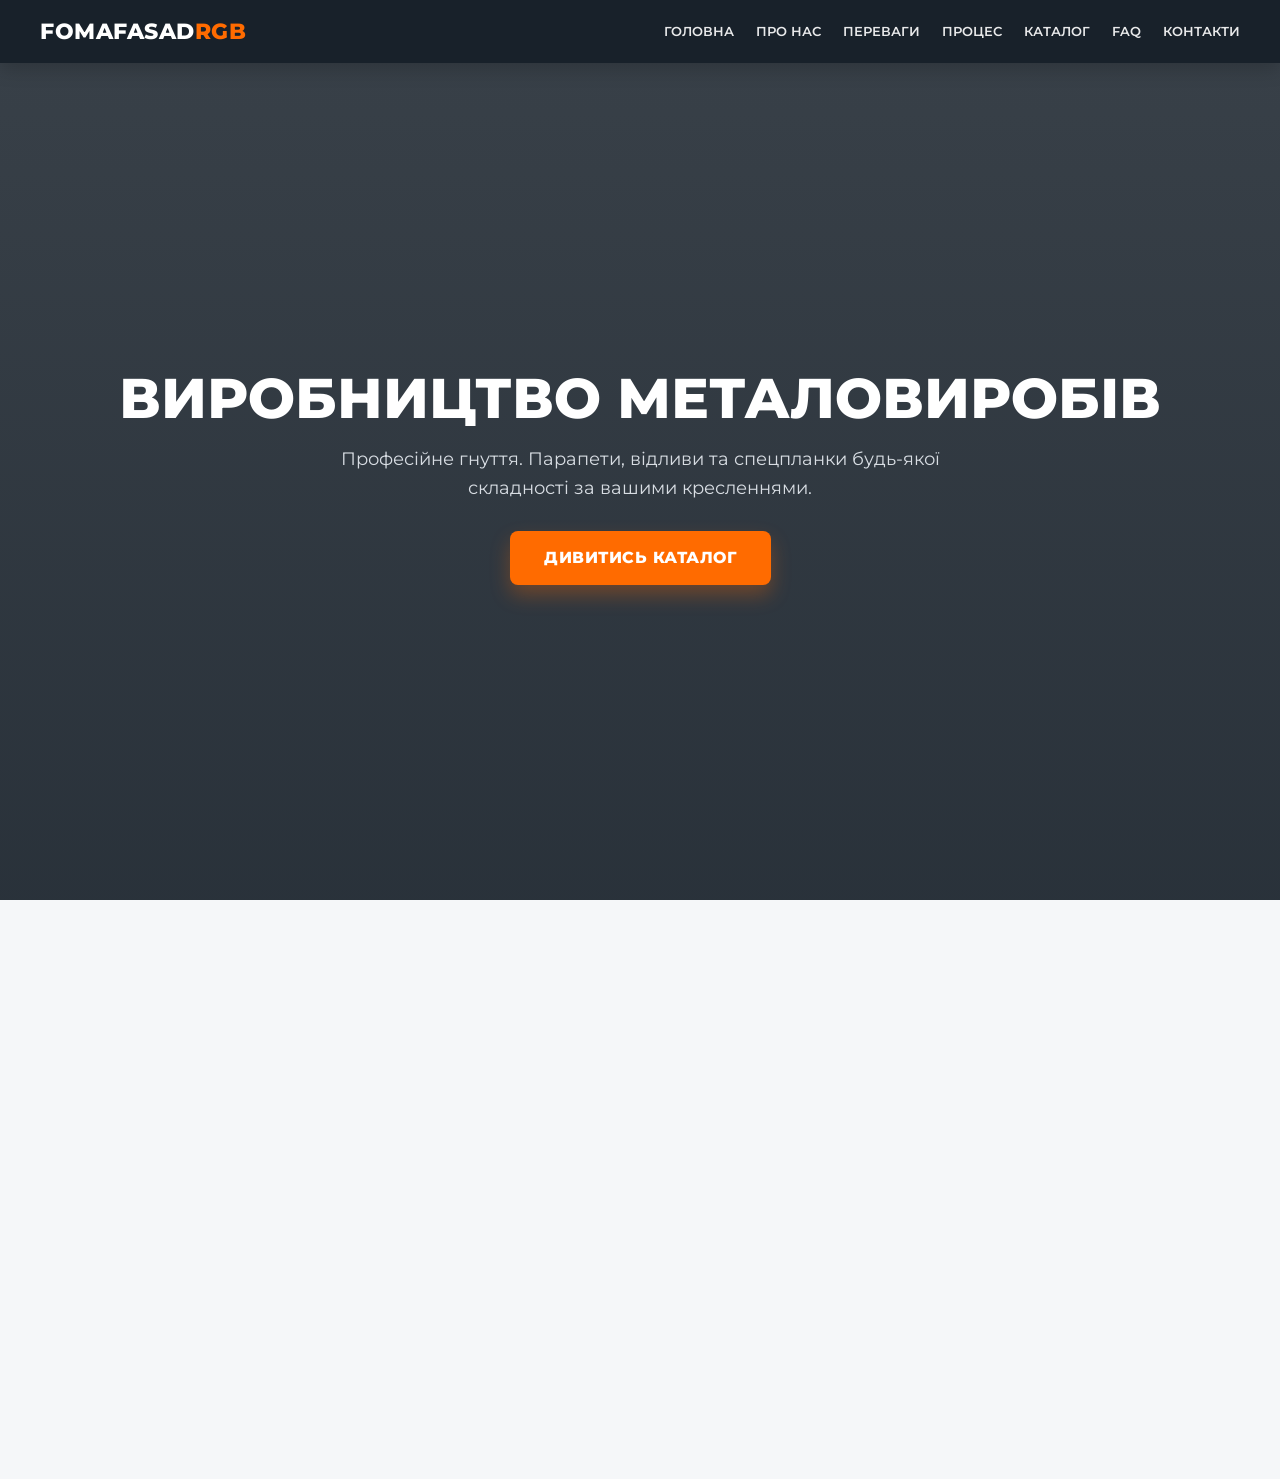
==== index.html @ 21ca91b8 "Update index.html розширений сайт" ====
<!DOCTYPE html>
<html lang="uk">
<head>
  <meta charset="UTF-8" />
  <meta name="viewport" content="width=device-width, initial-scale=1" />
  <title>FOMAFASAD-RGB | Завод металовиробів</title>
  <link href="https://fonts.googleapis.com/css2?family=Montserrat:wght@400;600;800&display=swap" rel="stylesheet">
  <style>
    :root {
      --primary: #18212a;
      --accent: #ff6b00;
      --bg: #f5f7f9;
      --text: #2f3439;
      --muted: #6b7280;
      --card: #ffffff;
      --shadow: 0 12px 30px rgba(0,0,0,0.08);
      --radius: 12px;
      --maxw: 1200px;
    }

    * { box-sizing: border-box; margin: 0; padding: 0; }
    html { scroll-behavior: smooth; }
    body {
      font-family: "Montserrat", sans-serif;
      color: var(--text);
      background: var(--bg);
      line-height: 1.6;
    }
    img { max-width: 100%; display: block; }
    a { color: inherit; text-decoration: none; }
    .container { width: min(100% - 40px, var(--maxw)); margin: 0 auto; }

    header {
      position: fixed;
      top: 0;
      width: 100%;
      background: var(--primary);
      color: #fff;
      z-index: 1000;
      box-shadow: 0 6px 18px rgba(0,0,0,0.18);
      animation: slideDown 0.6s ease-out;
    }
    .nav {
      display: flex;
      align-items: center;
      justify-content: space-between;
      padding: 14px 0;
      gap: 16px;
    }
    .logo { font-weight: 800; letter-spacing: 0.5px; font-size: 22px; }
    .logo span { color: var(--accent); }

    .nav-links {
      display: flex;
      gap: 22px;
      font-size: 13px;
      text-transform: uppercase;
      font-weight: 600;
    }
    .nav-links a { color: #fff; opacity: 0.9; transition: 0.2s; }
    .nav-links a:hover, .nav-links a:focus { color: var(--accent); opacity: 1; }

    .menu-toggle {
      display: none;
      width: 42px; height: 42px;
      border: 2px solid rgba(255,255,255,0.2);
      background: transparent;
      border-radius: 10px; color: #fff; cursor: pointer;
      align-items: center; justify-content: center;
    }
    .menu-toggle span,
    .menu-toggle span::before,
    .menu-toggle span::after {
      content: "";
      display: block;
      width: 20px; height: 2px; background: #fff;
      transition: 0.2s; position: relative;
    }
    .menu-toggle span::before { position: absolute; top: -6px; }
    .menu-toggle span::after { position: absolute; top: 6px; }

    .hero {
      min-height: 100vh;
      padding: 130px 0 70px;
      display: grid;
      place-items: center;
      background:
        linear-gradient(180deg, rgba(24,33,42,0.85), rgba(24,33,42,0.92)),
        url("https://images.unsplash.com/photo-1504917595217-d4dc5efa61df?q=80&w=1920") center/cover;
      color: #fff; text-align: center;
    }
    .hero h1 {
      font-size: clamp(30px, 5vw, 56px);
      font-weight: 800;
      line-height: 1.1;
      text-transform: uppercase;
      margin-bottom: 16px;
      animation: fadeUp 0.8s ease-out 0.1s both;
    }
    .hero p {
      max-width: 640px;
      color: #d8dde3;
      margin: 0 auto 28px;
      font-size: clamp(15px, 2vw, 18px);
      animation: fadeUp 0.8s ease-out 0.25s both;
    }

    .btn, .btn-outline {
      position: relative;
      overflow: hidden;
    }
    .btn {
      display: inline-block;
      background: var(--accent);
      color: #fff;
      padding: 14px 34px;
      border-radius: 8px;
      font-weight: 800;
      text-transform: uppercase;
      letter-spacing: 0.5px;
      transition: 0.2s;
      box-shadow: 0 10px 20px rgba(255,107,0,0.3);
      animation: popIn 0.7s ease-out 0.4s both;
    }
    .btn::after {
      content: "";
      position: absolute;
      inset: -40%;
      background: radial-gradient(circle at 30% 30%, rgba(255,255,255,0.5), transparent 45%);
      opacity: 0;
      transition: 0.3s;
    }
    .btn:hover::after { opacity: 1; animation: glow 1.2s infinite; }
    .btn:hover, .btn:focus {
      transform: translateY(-2px) scale(1.02);
      background: #e35d00;
      box-shadow: 0 14px 28px rgba(255,107,0,0.42);
    }

    section { padding: 90px 0; }
    .section-title { text-align: center; margin-bottom: 46px; }
    .section-title h2 {
      font-size: clamp(26px, 3.5vw, 36px);
      font-weight: 800;
      text-transform: uppercase;
      color: var(--primary);
    }
    .section-title h2 span { color: var(--accent); }
    .section-title p { color: var(--muted); margin-top: 8px; }

    .about {
      background: linear-gradient(180deg, #ffffff, #f4f7fb);
    }
    .about-grid {
      display: grid;
      grid-template-columns: 1.1fr 0.9fr;
      gap: 30px;
      align-items: center;
    }
    .about-card {
      background: var(--card);
      border-radius: var(--radius);
      padding: 28px;
      box-shadow: var(--shadow);
      border: 1px solid #eef0f2;
    }
    .about-list {
      display: grid;
      grid-template-columns: repeat(auto-fit, minmax(220px, 1fr));
      gap: 14px;
      margin-top: 16px;
      color: var(--muted);
      font-size: 14px;
    }
    .about-list div {
      background: #fff;
      border: 1px solid #eef0f2;
      border-radius: 10px;
      padding: 12px 14px;
      transition: 0.2s;
    }
    .about-list div:hover { transform: translateY(-3px); border-color: #ffd1b0; }

    .advantages { background: #fff; position: relative; overflow: hidden; }
    .adv-grid {
      display: grid;
      grid-template-columns: repeat(auto-fit, minmax(240px, 1fr));
      gap: 22px;
    }
    .adv-card {
      background: var(--card);
      border-radius: var(--radius);
      padding: 22px;
      border: 1px solid #eef0f2;
      box-shadow: var(--shadow);
      transition: 0.2s;
    }
    .adv-card:hover { transform: translateY(-6px); border-color: #ffd1b0; }
    .adv-title { font-weight: 800; color: var(--primary); margin-bottom: 6px; }
    .adv-text { color: var(--muted); font-size: 14px; }
    .adv-badge {
      display: inline-block;
      background: #fff3ea;
      color: #c94d00;
      font-weight: 800;
      font-size: 12px;
      padding: 6px 10px;
      border-radius: 999px;
      margin-bottom: 10px;
    }

    .process {
      background: #fff;
    }
    .process-grid {
      display: grid;
      grid-template-columns: repeat(auto-fit, minmax(240px, 1fr));
      gap: 18px;
    }
    .process-step {
      background: var(--card);
      border-radius: var(--radius);
      padding: 20px;
      border: 1px solid #eef0f2;
      box-shadow: var(--shadow);
    }
    .process-step h4 { font-weight: 800; color: var(--primary); margin-bottom: 8px; }

    .faq {
      background: linear-gradient(180deg, #ffffff, #f4f7fb);
    }
    .faq-list {
      display: grid;
      gap: 12px;
    }
    .faq-item {
      background: var(--card);
      border: 1px solid #eef0f2;
      border-radius: var(--radius);
      padding: 16px 18px;
      box-shadow: var(--shadow);
    }
    .faq-item h4 { font-weight: 800; margin-bottom: 6px; color: var(--primary); }
    .faq-item p { color: var(--muted); font-size: 14px; }

    .cta {
      background: var(--primary);
      color: #fff;
      text-align: center;
      padding: 70px 0;
    }
    .cta p { color: #cfd6df; margin-top: 8px; }

    .grid {
      display: grid;
      grid-template-columns: repeat(auto-fit, minmax(260px, 1fr));
      gap: 26px;
    }
    .card {
      background: var(--card);
      border-radius: var(--radius);
      overflow: hidden;
      box-shadow: var(--shadow);
      transition: 0.2s;
      border: 1px solid #eef0f2;
      display: flex;
      flex-direction: column;
    }
    .card:hover { transform: translateY(-6px); border-color: #ffd1b0; }
    .card img { height: 220px; object-fit: cover; border-bottom: 3px solid var(--accent); }
    .card-body { padding: 24px; text-align: center; }
    .card-title { font-weight: 800; color: var(--primary); font-size: 20px; margin-bottom: 8px; }
    .card-text { color: var(--muted); font-size: 14px; margin-bottom: 18px; min-height: 42px; }
    .price { font-size: 24px; font-weight: 800; color: var(--primary); margin-bottom: 18px; }
    .btn-outline {
      padding: 10px 26px;
      border-radius: 8px;
      border: 2px solid var(--accent);
      color: var(--accent);
      font-weight: 800;
      text-transform: uppercase;
      transition: 0.2s;
      display: inline-block;
      width: 100%;
    }
    .btn-outline:hover, .btn-outline:focus { background: var(--accent); color: #fff; }

    .contacts {
      background: var(--primary);
      color: #fff;
    }
    .contacts .section-title h2 { color: #fff; }
    .contacts .section-title p { color: #b8c0cc; }

    .contact-wrap {
      display: grid;
      grid-template-columns: repeat(auto-fit, minmax(260px, 1fr));
      gap: 24px;
    }
    .contact-item {
      background: rgba(255,255,255,0.05);
      padding: 28px;
      border-radius: var(--radius);
      border: 1px solid rgba(255,255,255,0.1);
      transition: 0.2s;
    }
    .contact-item:hover { transform: translateY(-4px); }
    .contact-item h3 { color: var(--accent); margin-bottom: 10px; }
    .contact-item p { color: #d3d7dc; margin-bottom: 10px; }
    .contact-item a { font-weight: 800; font-size: 18px; }
    .contact-item a:hover, .contact-item a:focus { color: var(--accent); }

    footer {
      background: #111820;
      color: #6c7480;
      text-align: center;
      padding: 22px 0;
      font-weight: 600;
      font-size: 13px;
    }

    @media (max-width: 980px) {
      .about-grid { grid-template-columns: 1fr; }
    }
    @media (max-width: 860px) {
      .menu-toggle { display: inline-flex; }
      .nav-links {
        display: none;
        flex-direction: column;
        gap: 12px;
        background: #121a22;
        padding: 14px;
        border-radius: 10px;
        width: 100%;
      }
      .nav-links.is-open { display: flex; }
    }
    @media (max-width: 600px) {
      section { padding: 70px 0; }
    }

    :focus-visible { outline: 3px solid rgba(255,107,0,0.5); outline-offset: 2px; }

    .reveal { opacity: 0; transform: translateY(26px); transition: 0.7s ease; }
    .reveal.in-view { opacity: 1; transform: translateY(0); }

    @keyframes fadeUp { from { opacity: 0; transform: translateY(18px); } to { opacity: 1; transform: translateY(0); } }
    @keyframes popIn { from { opacity: 0; transform: scale(0.96); } to { opacity: 1; transform: scale(1); } }
    @keyframes slideDown { from { transform: translateY(-8px); opacity: 0; } to { transform: translateY(0); opacity: 1; } }
    @keyframes glow { 0%,100% { transform: translateX(0); } 50% { transform: translateX(10%); } }
  </style>
</head>
<body>

  <header>
    <div class="container nav">
      <div class="logo">FOMAFASAD<span>RGB</span></div>
      <button class="menu-toggle" aria-label="Відкрити меню" aria-expanded="false">
        <span></span>
      </button>
      <nav aria-label="Головна навігація">
        <div class="nav-links" id="navLinks">
          <a href="#home">Головна</a>
          <a href="#about">Про нас</a>
          <a href="#advantages">Переваги</a>
          <a href="#process">Процес</a>
          <a href="#catalog">Каталог</a>
          <a href="#faq">FAQ</a>
          <a href="#contacts">Контакти</a>
        </div>
      </nav>
    </div>
  </header>

  <section class="hero" id="home">
    <div class="container">
      <h1>Виробництво металовиробів</h1>
      <p>Професійне гнуття. Парапети, відливи та спецпланки будь-якої складності за вашими кресленнями.</p>
      <a class="btn" href="#catalog">Дивитись каталог</a>
    </div>
  </section>

  <section class="about reveal" id="about">
    <div class="container">
      <div class="section-title">
        <h2>Про <span>нас</span></h2>
        <p>Стабільна якість, точність та контроль на кожному етапі</p>
      </div>
      <div class="about-grid">
        <div class="about-card">
          <h3 style="margin-bottom:10px;color:var(--primary);font-weight:800;">FOMAFASAD-RGB</h3>
          <p>Ми спеціалізуємося на гнутті оцинкованої сталі з полімерним покриттям. Виготовляємо парапетні планки, відливи, нащільники та індивідуальні елементи за кресленнями клієнта.</p>
          <p style="margin-top:10px;color:var(--muted);">Гарантуємо точну геометрію, акуратні згини та оперативне виконання замовлень.</p>
        </div>
        <div class="about-list">
          <div>Матеріал: оцинкована сталь з полімером</div>
          <div>Будь-який колір за каталогом RAL</div>
          <div>Індивідуальні креслення та розміри</div>
          <div>Виробництво під ключ</div>
        </div>
      </div>
    </div>
  </
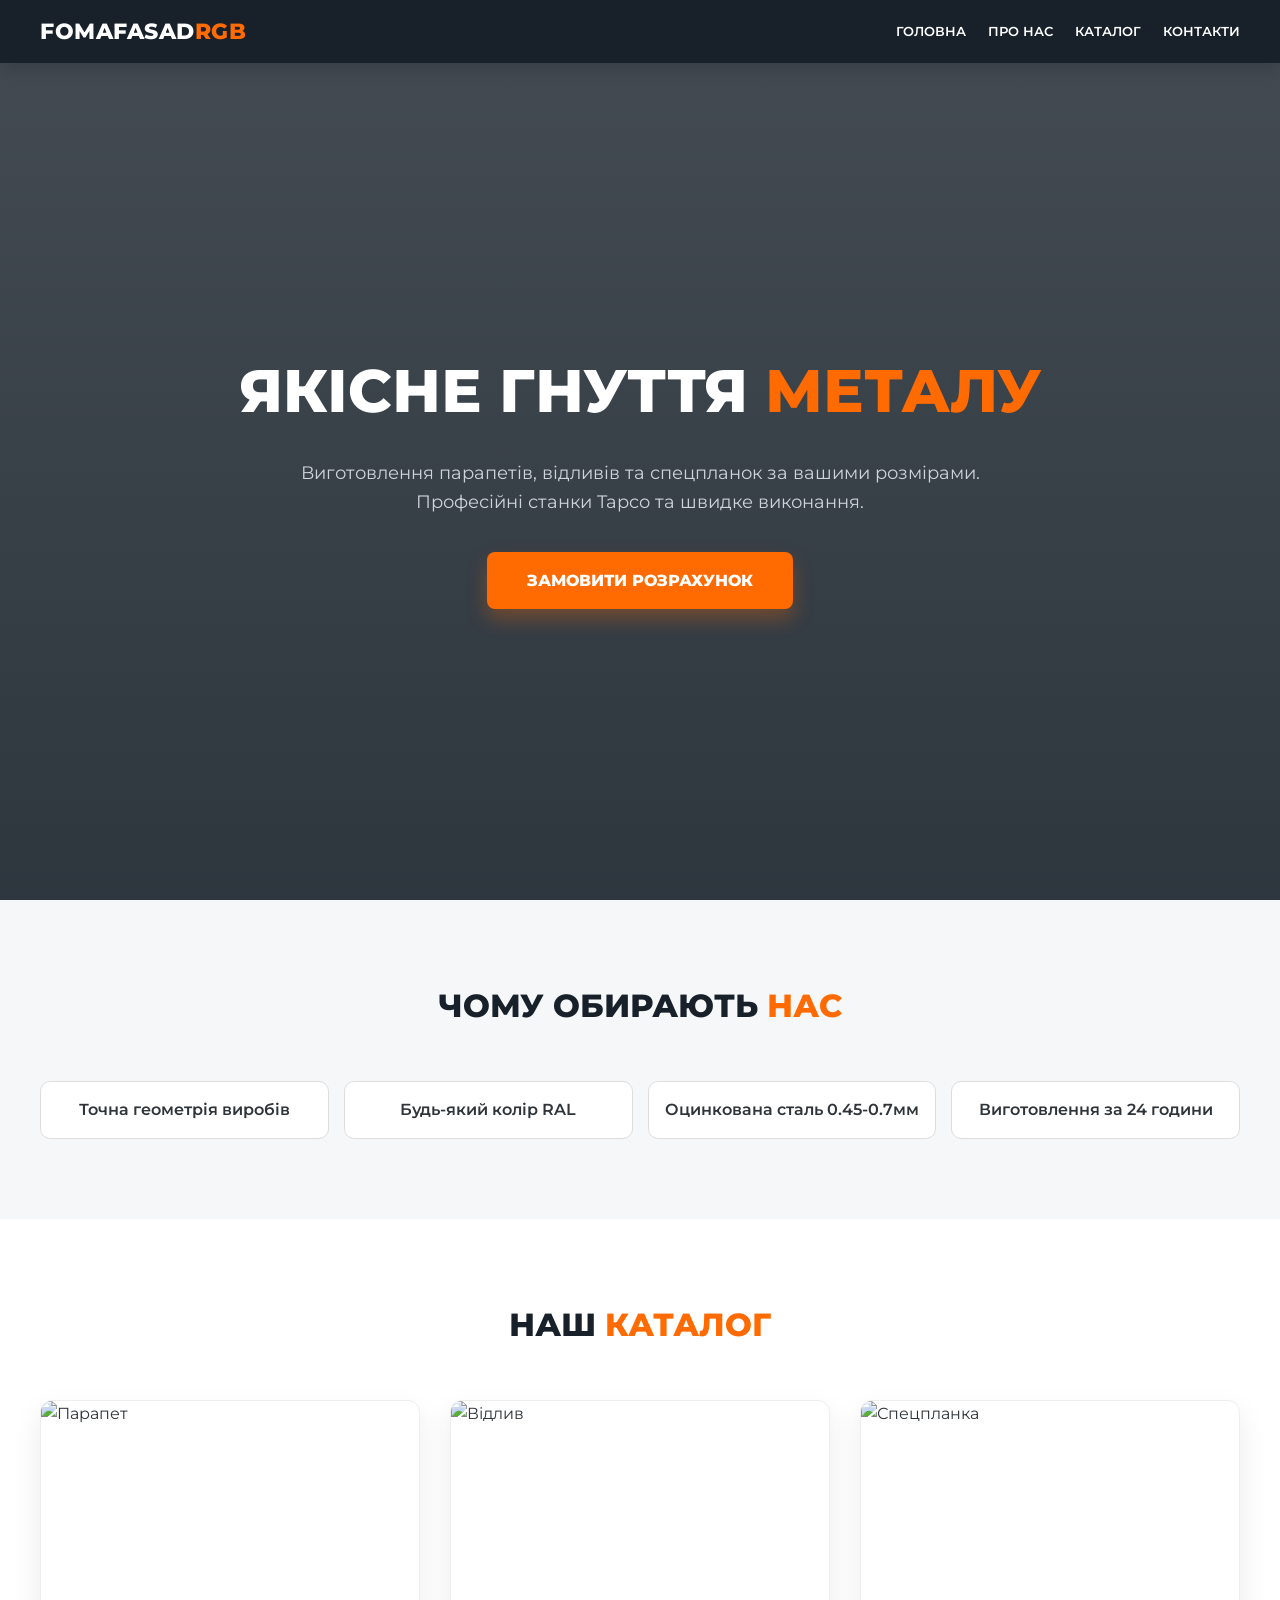
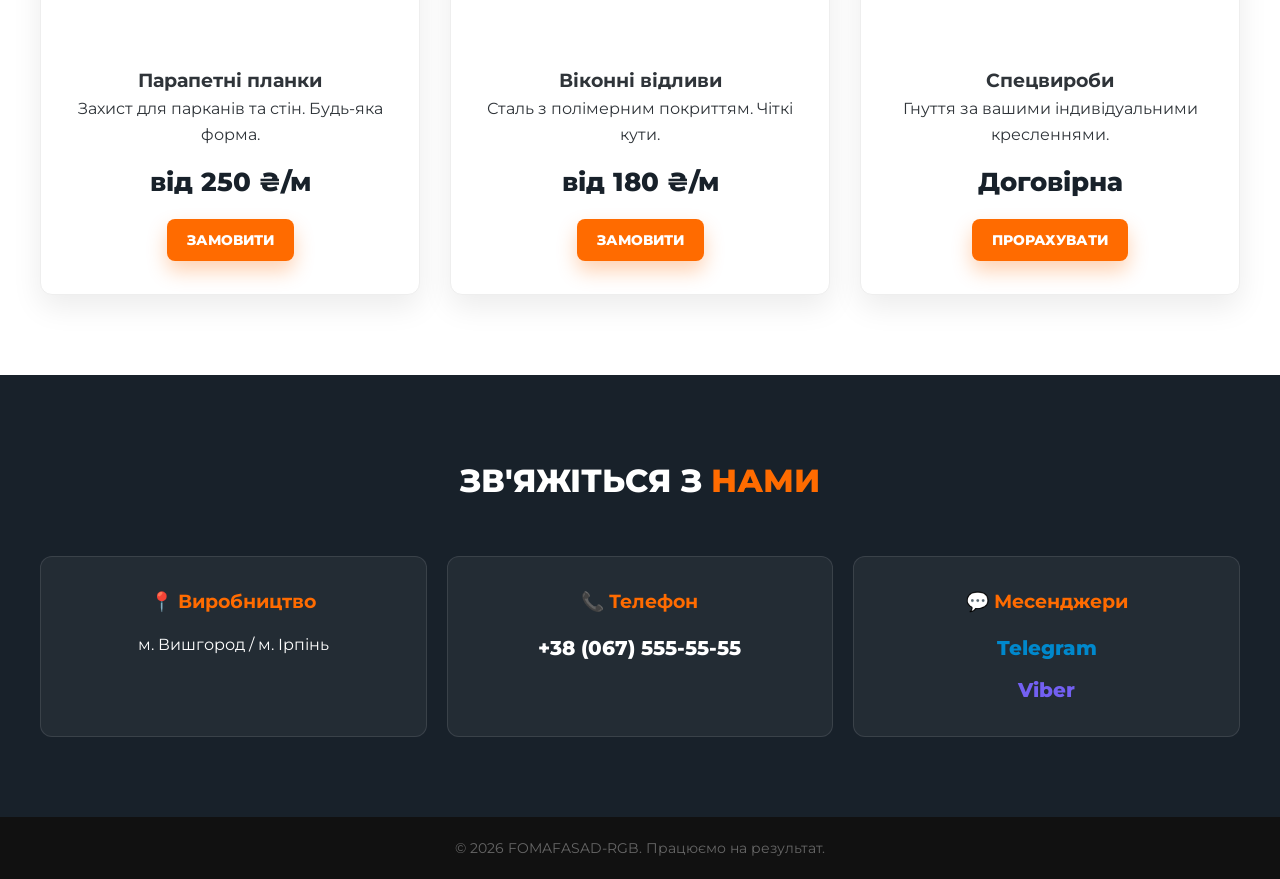
==== commit 36c7ec79: "Update index.html оновлений" ====
--- a/index.html
+++ b/index.html
@@ -1,4 +1,3 @@
-
 <!DOCTYPE html>
 <html lang="uk">
 <head>
@@ -26,11 +25,13 @@
       color: var(--text);
       background: var(--bg);
       line-height: 1.6;
-    }
-    img { max-width: 100%; display: block; }
+      overflow-x: hidden;
+    }
+    img { max-width: 100%; display: block; height: auto; }
     a { color: inherit; text-decoration: none; }
     .container { width: min(100% - 40px, var(--maxw)); margin: 0 auto; }
 
+    /* Шапка */
     header {
       position: fixed;
       top: 0;
@@ -39,16 +40,14 @@
       color: #fff;
       z-index: 1000;
       box-shadow: 0 6px 18px rgba(0,0,0,0.18);
-      animation: slideDown 0.6s ease-out;
     }
     .nav {
       display: flex;
       align-items: center;
       justify-content: space-between;
       padding: 14px 0;
-      gap: 16px;
-    }
-    .logo { font-weight: 800; letter-spacing: 0.5px; font-size: 22px; }
+    }
+    .logo { font-weight: 800; letter-spacing: 0.5px; font-size: 22px; text-transform: uppercase; }
     .logo span { color: var(--accent); }
 
     .nav-links {
@@ -58,297 +57,104 @@
       text-transform: uppercase;
       font-weight: 600;
     }
-    .nav-links a { color: #fff; opacity: 0.9; transition: 0.2s; }
-    .nav-links a:hover, .nav-links a:focus { color: var(--accent); opacity: 1; }
-
+    .nav-links a { color: #fff; transition: 0.3s; }
+    .nav-links a:hover { color: var(--accent); }
+
+    /* Мобільна кнопка */
     .menu-toggle {
       display: none;
-      width: 42px; height: 42px;
-      border: 2px solid rgba(255,255,255,0.2);
+      flex-direction: column;
+      gap: 5px;
       background: transparent;
-      border-radius: 10px; color: #fff; cursor: pointer;
-      align-items: center; justify-content: center;
-    }
-    .menu-toggle span,
-    .menu-toggle span::before,
-    .menu-toggle span::after {
-      content: "";
-      display: block;
-      width: 20px; height: 2px; background: #fff;
-      transition: 0.2s; position: relative;
-    }
-    .menu-toggle span::before { position: absolute; top: -6px; }
-    .menu-toggle span::after { position: absolute; top: 6px; }
-
+      border: none;
+      cursor: pointer;
+      padding: 5px;
+    }
+    .menu-toggle span { width: 25px; height: 3px; background: #fff; transition: 0.3s; }
+
+    /* Hero секція */
     .hero {
       min-height: 100vh;
       padding: 130px 0 70px;
-      display: grid;
-      place-items: center;
-      background:
-        linear-gradient(180deg, rgba(24,33,42,0.85), rgba(24,33,42,0.92)),
-        url("https://images.unsplash.com/photo-1504917595217-d4dc5efa61df?q=80&w=1920") center/cover;
+      display: flex;
+      align-items: center;
+      background: linear-gradient(rgba(24,33,42,0.8), rgba(24,33,42,0.9)),
+                  url("https://images.unsplash.com/photo-1504917595217-d4dc5efa61df?q=80&w=1920") center/cover;
       color: #fff; text-align: center;
     }
-    .hero h1 {
-      font-size: clamp(30px, 5vw, 56px);
-      font-weight: 800;
-      line-height: 1.1;
-      text-transform: uppercase;
-      margin-bottom: 16px;
-      animation: fadeUp 0.8s ease-out 0.1s both;
-    }
-    .hero p {
-      max-width: 640px;
-      color: #d8dde3;
-      margin: 0 auto 28px;
-      font-size: clamp(15px, 2vw, 18px);
-      animation: fadeUp 0.8s ease-out 0.25s both;
-    }
-
-    .btn, .btn-outline {
-      position: relative;
-      overflow: hidden;
-    }
+    .hero h1 { font-size: clamp(32px, 6vw, 60px); font-weight: 800; text-transform: uppercase; margin-bottom: 20px; }
+    .hero h1 span { color: var(--accent); }
+    .hero p { max-width: 700px; margin: 0 auto 35px; font-size: 18px; color: #ced4da; }
+
+    /* Кнопки з ефектом підсвічування */
     .btn {
       display: inline-block;
       background: var(--accent);
       color: #fff;
-      padding: 14px 34px;
+      padding: 16px 40px;
       border-radius: 8px;
       font-weight: 800;
       text-transform: uppercase;
-      letter-spacing: 0.5px;
-      transition: 0.2s;
+      transition: 0.3s;
       box-shadow: 0 10px 20px rgba(255,107,0,0.3);
-      animation: popIn 0.7s ease-out 0.4s both;
-    }
-    .btn::after {
-      content: "";
+      position: relative;
+      z-index: 1;
+      overflow: hidden;
+    }
+    .btn::before {
+      content: '';
       position: absolute;
-      inset: -40%;
-      background: radial-gradient(circle at 30% 30%, rgba(255,255,255,0.5), transparent 45%);
-      opacity: 0;
-      transition: 0.3s;
-    }
-    .btn:hover::after { opacity: 1; animation: glow 1.2s infinite; }
-    .btn:hover, .btn:focus {
-      transform: translateY(-2px) scale(1.02);
-      background: #e35d00;
-      box-shadow: 0 14px 28px rgba(255,107,0,0.42);
-    }
-
-    section { padding: 90px 0; }
-    .section-title { text-align: center; margin-bottom: 46px; }
-    .section-title h2 {
-      font-size: clamp(26px, 3.5vw, 36px);
-      font-weight: 800;
-      text-transform: uppercase;
-      color: var(--primary);
-    }
+      top: 0; left: -100%;
+      width: 100%; height: 100%;
+      background: linear-gradient(90deg, transparent, rgba(255,255,255,0.4), transparent);
+      transition: 0.5s;
+    }
+    .btn:hover::before { left: 100%; }
+    .btn:hover { transform: translateY(-3px); box-shadow: 0 15px 30px rgba(255,107,0,0.4); }
+
+    /* Секції */
+    section { padding: 80px 0; }
+    .section-title { text-align: center; margin-bottom: 50px; }
+    .section-title h2 { font-size: 32px; font-weight: 800; text-transform: uppercase; color: var(--primary); }
     .section-title h2 span { color: var(--accent); }
-    .section-title p { color: var(--muted); margin-top: 8px; }
-
-    .about {
-      background: linear-gradient(180deg, #ffffff, #f4f7fb);
-    }
-    .about-grid {
-      display: grid;
-      grid-template-columns: 1.1fr 0.9fr;
-      gap: 30px;
-      align-items: center;
-    }
-    .about-card {
-      background: var(--card);
-      border-radius: var(--radius);
-      padding: 28px;
-      box-shadow: var(--shadow);
-      border: 1px solid #eef0f2;
-    }
-    .about-list {
-      display: grid;
-      grid-template-columns: repeat(auto-fit, minmax(220px, 1fr));
-      gap: 14px;
-      margin-top: 16px;
-      color: var(--muted);
-      font-size: 14px;
-    }
-    .about-list div {
-      background: #fff;
-      border: 1px solid #eef0f2;
-      border-radius: 10px;
-      padding: 12px 14px;
-      transition: 0.2s;
-    }
-    .about-list div:hover { transform: translateY(-3px); border-color: #ffd1b0; }
-
-    .advantages { background: #fff; position: relative; overflow: hidden; }
-    .adv-grid {
-      display: grid;
-      grid-template-columns: repeat(auto-fit, minmax(240px, 1fr));
-      gap: 22px;
-    }
-    .adv-card {
-      background: var(--card);
-      border-radius: var(--radius);
-      padding: 22px;
-      border: 1px solid #eef0f2;
-      box-shadow: var(--shadow);
-      transition: 0.2s;
-    }
-    .adv-card:hover { transform: translateY(-6px); border-color: #ffd1b0; }
-    .adv-title { font-weight: 800; color: var(--primary); margin-bottom: 6px; }
-    .adv-text { color: var(--muted); font-size: 14px; }
-    .adv-badge {
-      display: inline-block;
-      background: #fff3ea;
-      color: #c94d00;
-      font-weight: 800;
-      font-size: 12px;
-      padding: 6px 10px;
-      border-radius: 999px;
-      margin-bottom: 10px;
-    }
-
-    .process {
-      background: #fff;
-    }
-    .process-grid {
-      display: grid;
-      grid-template-columns: repeat(auto-fit, minmax(240px, 1fr));
-      gap: 18px;
-    }
-    .process-step {
-      background: var(--card);
-      border-radius: var(--radius);
-      padding: 20px;
-      border: 1px solid #eef0f2;
-      box-shadow: var(--shadow);
-    }
-    .process-step h4 { font-weight: 800; color: var(--primary); margin-bottom: 8px; }
-
-    .faq {
-      background: linear-gradient(180deg, #ffffff, #f4f7fb);
-    }
-    .faq-list {
-      display: grid;
-      gap: 12px;
-    }
-    .faq-item {
-      background: var(--card);
-      border: 1px solid #eef0f2;
-      border-radius: var(--radius);
-      padding: 16px 18px;
-      box-shadow: var(--shadow);
-    }
-    .faq-item h4 { font-weight: 800; margin-bottom: 6px; color: var(--primary); }
-    .faq-item p { color: var(--muted); font-size: 14px; }
-
-    .cta {
-      background: var(--primary);
-      color: #fff;
-      text-align: center;
-      padding: 70px 0;
-    }
-    .cta p { color: #cfd6df; margin-top: 8px; }
-
-    .grid {
-      display: grid;
-      grid-template-columns: repeat(auto-fit, minmax(260px, 1fr));
-      gap: 26px;
-    }
-    .card {
-      background: var(--card);
-      border-radius: var(--radius);
-      overflow: hidden;
-      box-shadow: var(--shadow);
-      transition: 0.2s;
-      border: 1px solid #eef0f2;
-      display: flex;
-      flex-direction: column;
-    }
-    .card:hover { transform: translateY(-6px); border-color: #ffd1b0; }
-    .card img { height: 220px; object-fit: cover; border-bottom: 3px solid var(--accent); }
-    .card-body { padding: 24px; text-align: center; }
-    .card-title { font-weight: 800; color: var(--primary); font-size: 20px; margin-bottom: 8px; }
-    .card-text { color: var(--muted); font-size: 14px; margin-bottom: 18px; min-height: 42px; }
-    .price { font-size: 24px; font-weight: 800; color: var(--primary); margin-bottom: 18px; }
-    .btn-outline {
-      padding: 10px 26px;
-      border-radius: 8px;
-      border: 2px solid var(--accent);
-      color: var(--accent);
-      font-weight: 800;
-      text-transform: uppercase;
-      transition: 0.2s;
-      display: inline-block;
-      width: 100%;
-    }
-    .btn-outline:hover, .btn-outline:focus { background: var(--accent); color: #fff; }
-
-    .contacts {
-      background: var(--primary);
-      color: #fff;
-    }
-    .contacts .section-title h2 { color: #fff; }
-    .contacts .section-title p { color: #b8c0cc; }
-
-    .contact-wrap {
-      display: grid;
-      grid-template-columns: repeat(auto-fit, minmax(260px, 1fr));
-      gap: 24px;
-    }
-    .contact-item {
-      background: rgba(255,255,255,0.05);
-      padding: 28px;
-      border-radius: var(--radius);
-      border: 1px solid rgba(255,255,255,0.1);
-      transition: 0.2s;
-    }
-    .contact-item:hover { transform: translateY(-4px); }
-    .contact-item h3 { color: var(--accent); margin-bottom: 10px; }
-    .contact-item p { color: #d3d7dc; margin-bottom: 10px; }
-    .contact-item a { font-weight: 800; font-size: 18px; }
-    .contact-item a:hover, .contact-item a:focus { color: var(--accent); }
-
-    footer {
-      background: #111820;
-      color: #6c7480;
-      text-align: center;
-      padding: 22px 0;
-      font-weight: 600;
-      font-size: 13px;
-    }
-
-    @media (max-width: 980px) {
-      .about-grid { grid-template-columns: 1fr; }
-    }
+
+    /* Картки товарів */
+    .grid { display: grid; grid-template-columns: repeat(auto-fit, minmax(280px, 1fr)); gap: 30px; }
+    .card { background: #fff; border-radius: var(--radius); overflow: hidden; box-shadow: var(--shadow); transition: 0.3s; border: 1px solid #eee; }
+    .card:hover { transform: translateY(-8px); border-color: var(--accent); }
+    .card img { width: 100%; height: 240px; object-fit: cover; }
+    .card-body { padding: 25px; text-align: center; }
+    .price { font-size: 26px; font-weight: 800; color: var(--primary); margin: 15px 0; }
+
+    /* Процес та FAQ */
+    .about-list { display: grid; grid-template-columns: repeat(auto-fit, minmax(200px, 1fr)); gap: 15px; margin-top: 30px; }
+    .about-list div { background: #fff; padding: 15px; border-radius: 10px; border: 1px solid #ddd; font-weight: 600; text-align: center; transition: 0.3s; }
+    .about-list div:hover { background: var(--accent); color: #fff; border-color: var(--accent); }
+
+    /* Контакти */
+    .contacts { background: var(--primary); color: #fff; }
+    .contact-grid { display: grid; grid-template-columns: repeat(auto-fit, minmax(250px, 1fr)); gap: 20px; }
+    .contact-item { background: rgba(255,255,255,0.05); padding: 30px; border-radius: 12px; text-align: center; border: 1px solid rgba(255,255,255,0.1); }
+    .contact-item h3 { color: var(--accent); margin-bottom: 15px; }
+    .contact-item a { font-size: 20px; font-weight: 800; display: block; margin-top: 10px; }
+
+    footer { background: #111; color: #666; text-align: center; padding: 20px; font-size: 14px; }
+
+    /* Мобільна адаптація */
     @media (max-width: 860px) {
-      .menu-toggle { display: inline-flex; }
+      .menu-toggle { display: flex; }
       .nav-links {
         display: none;
+        position: absolute;
+        top: 100%; left: 0; width: 100%;
+        background: var(--primary);
         flex-direction: column;
-        gap: 12px;
-        background: #121a22;
-        padding: 14px;
-        border-radius: 10px;
-        width: 100%;
+        padding: 20px;
+        text-align: center;
+        border-top: 1px solid rgba(255,255,255,0.1);
       }
-      .nav-links.is-open { display: flex; }
-    }
-    @media (max-width: 600px) {
-      section { padding: 70px 0; }
-    }
-
-    :focus-visible { outline: 3px solid rgba(255,107,0,0.5); outline-offset: 2px; }
-
-    .reveal { opacity: 0; transform: translateY(26px); transition: 0.7s ease; }
-    .reveal.in-view { opacity: 1; transform: translateY(0); }
-
-    @keyframes fadeUp { from { opacity: 0; transform: translateY(18px); } to { opacity: 1; transform: translateY(0); } }
-    @keyframes popIn { from { opacity: 0; transform: scale(0.96); } to { opacity: 1; transform: scale(1); } }
-    @keyframes slideDown { from { transform: translateY(-8px); opacity: 0; } to { transform: translateY(0); opacity: 1; } }
-    @keyframes glow { 0%,100% { transform: translateX(0); } 50% { transform: translateX(10%); } }
+      .nav-links.active { display: flex; }
+    }
   </style>
 </head>
 <body>
@@ -356,17 +162,14 @@
   <header>
     <div class="container nav">
       <div class="logo">FOMAFASAD<span>RGB</span></div>
-      <button class="menu-toggle" aria-label="Відкрити меню" aria-expanded="false">
-        <span></span>
+      <button class="menu-toggle" id="menuBtn">
+        <span></span><span></span><span></span>
       </button>
-      <nav aria-label="Головна навігація">
-        <div class="nav-links" id="navLinks">
+      <nav>
+        <div class="nav-links" id="navMenu">
           <a href="#home">Головна</a>
           <a href="#about">Про нас</a>
-          <a href="#advantages">Переваги</a>
-          <a href="#process">Процес</a>
           <a href="#catalog">Каталог</a>
-          <a href="#faq">FAQ</a>
           <a href="#contacts">Контакти</a>
         </div>
       </nav>
@@ -375,30 +178,106 @@
 
   <section class="hero" id="home">
     <div class="container">
-      <h1>Виробництво металовиробів</h1>
-      <p>Професійне гнуття. Парапети, відливи та спецпланки будь-якої складності за вашими кресленнями.</p>
-      <a class="btn" href="#catalog">Дивитись каталог</a>
-    </div>
-  </section>
-
-  <section class="about reveal" id="about">
+      <h1>Якісне гнуття <span>металу</span></h1>
+      <p>Виготовлення парапетів, відливів та спецпланок за вашими розмірами. Професійні станки Tapco та швидке виконання.</p>
+      <a href="#catalog" class="btn">Замовити розрахунок</a>
+    </div>
+  </section>
+
+  <section id="about">
     <div class="container">
       <div class="section-title">
-        <h2>Про <span>нас</span></h2>
-        <p>Стабільна якість, точність та контроль на кожному етапі</p>
-      </div>
-      <div class="about-grid">
-        <div class="about-card">
-          <h3 style="margin-bottom:10px;color:var(--primary);font-weight:800;">FOMAFASAD-RGB</h3>
-          <p>Ми спеціалізуємося на гнутті оцинкованої сталі з полімерним покриттям. Виготовляємо парапетні планки, відливи, нащільники та індивідуальні елементи за кресленнями клієнта.</p>
-          <p style="margin-top:10px;color:var(--muted);">Гарантуємо точну геометрію, акуратні згини та оперативне виконання замовлень.</p>
-        </div>
-        <div class="about-list">
-          <div>Матеріал: оцинкована сталь з полімером</div>
-          <div>Будь-який колір за каталогом RAL</div>
-          <div>Індивідуальні креслення та розміри</div>
-          <div>Виробництво під ключ</div>
-        </div>
-      </div>
-    </div>
-  </
+        <h2>Чому обирають <span>нас</span></h2>
+      </div>
+      <div class="about-list">
+        <div>Точна геометрія виробів</div>
+        <div>Будь-який колір RAL</div>
+        <div>Оцинкована сталь 0.45-0.7мм</div>
+        <div>Виготовлення за 24 години</div>
+      </div>
+    </div>
+  </section>
+
+  <section id="catalog" style="background: #fff;">
+    <div class="container">
+      <div class="section-title">
+        <h2>Наш <span>Каталог</span></h2>
+      </div>
+      <div class="grid">
+        <div class="card">
+          <img src="https://images.unsplash.com/photo-1617191519105-d0c02f0d922a?q=80&w=800" alt="Парапет" loading="lazy">
+          <div class="card-body">
+            <h3 class="card-title">Парапетні планки</h3>
+            <p>Захист для парканів та стін. Будь-яка форма.</p>
+            <div class="price">від 250 ₴/м</div>
+            <a href="#contacts" class="btn" style="padding: 10px 20px; font-size: 14px;">Замовити</a>
+          </div>
+        </div>
+        <div class="card">
+          <img src="https://images.unsplash.com/photo-1517048676732-d65bc937f952?q=80&w=800" alt="Відлив" loading="lazy">
+          <div class="card-body">
+            <h3 class="card-title">Віконні відливи</h3>
+            <p>Сталь з полімерним покриттям. Чіткі кути.</p>
+            <div class="price">від 180 ₴/м</div>
+            <a href="#contacts" class="btn" style="padding: 10px 20px; font-size: 14px;">Замовити</a>
+          </div>
+        </div>
+        <div class="card">
+          <img src="https://images.unsplash.com/photo-1581094271901-8022df4466f9?q=80&w=800" alt="Спецпланка" loading="lazy">
+          <div class="card-body">
+            <h3 class="card-title">Спецвироби</h3>
+            <p>Гнуття за вашими індивідуальними кресленнями.</p>
+            <div class="price">Договірна</div>
+            <a href="#contacts" class="btn" style="padding: 10px 20px; font-size: 14px;">Прорахувати</a>
+          </div>
+        </div>
+      </div>
+    </div>
+  </section>
+
+  <section class="contacts" id="contacts">
+    <div class="container">
+      <div class="section-title">
+        <h2 style="color: #fff;">Зв'яжіться з <span>нами</span></h2>
+      </div>
+      <div class="contact-grid">
+        <div class="contact-item">
+          <h3>📍 Виробництво</h3>
+          <p>м. Вишгород / м. Ірпінь</p>
+        </div>
+        <div class="contact-item">
+          <h3>📞 Телефон</h3>
+          <a href="tel:+380675555555">+38 (067) 555-55-55</a>
+        </div>
+        <div class="contact-item">
+          <h3>💬 Месенджери</h3>
+          <a href="https://t.me/твій_нік" style="color:#0088cc;">Telegram</a>
+          <a href="viber://chat?number=%2B380675555555" style="color:#7360f2;">Viber</a>
+        </div>
+      </div>
+    </div>
+  </section>
+
+  <footer>
+    &copy; 2026 FOMAFASAD-RGB. Працюємо на результат.
+  </footer>
+
+  <script>
+    // Скрипт для мобільного меню
+    const menuBtn = document.getElementById('menuBtn');
+    const navMenu = document.getElementById('navMenu');
+
+    menuBtn.addEventListener('click', () => {
+      navMenu.classList.toggle('active');
+    });
+
+    // Закриття меню при кліку на посилання
+    document.querySelectorAll('.nav-links a').forEach(link => {
+      link.addEventListener('click', () => {
+        navMenu.classList.remove('active');
+      });
+    });
+  </script>
+
+</body>
+</html>
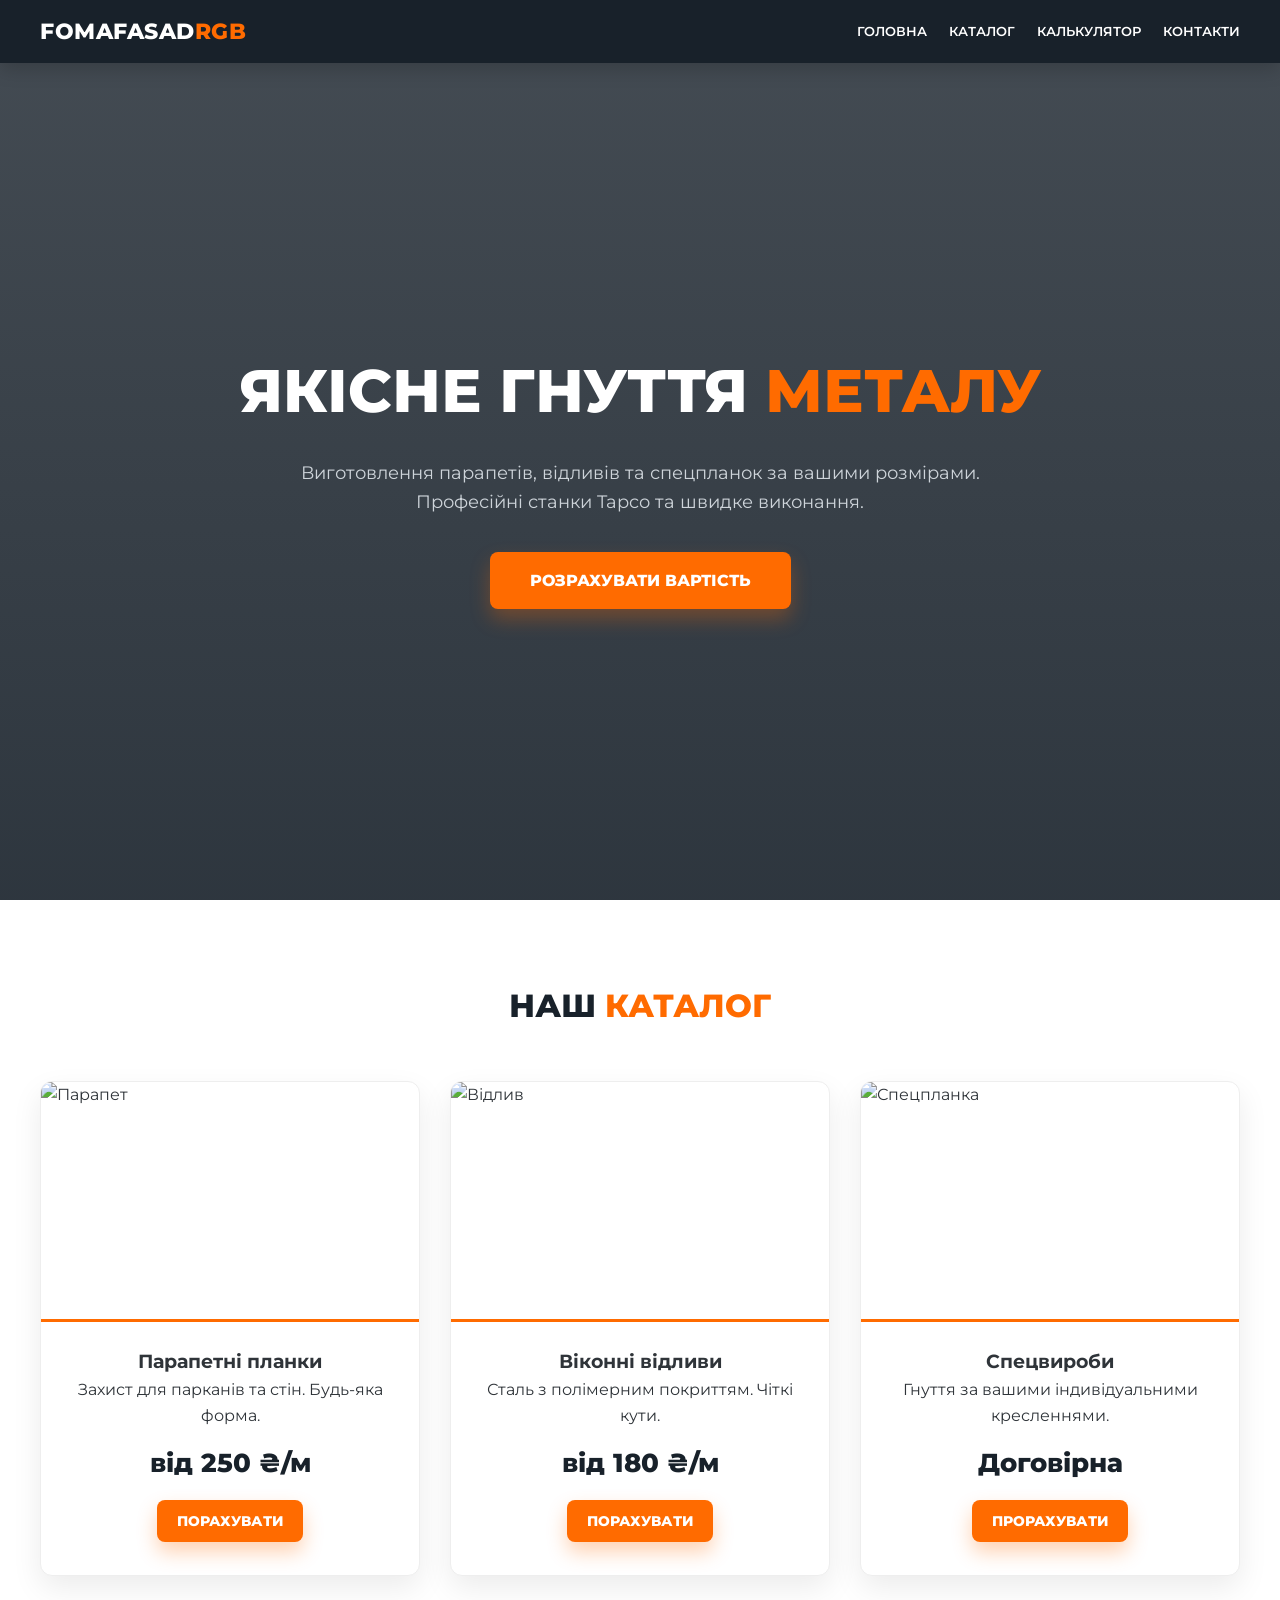
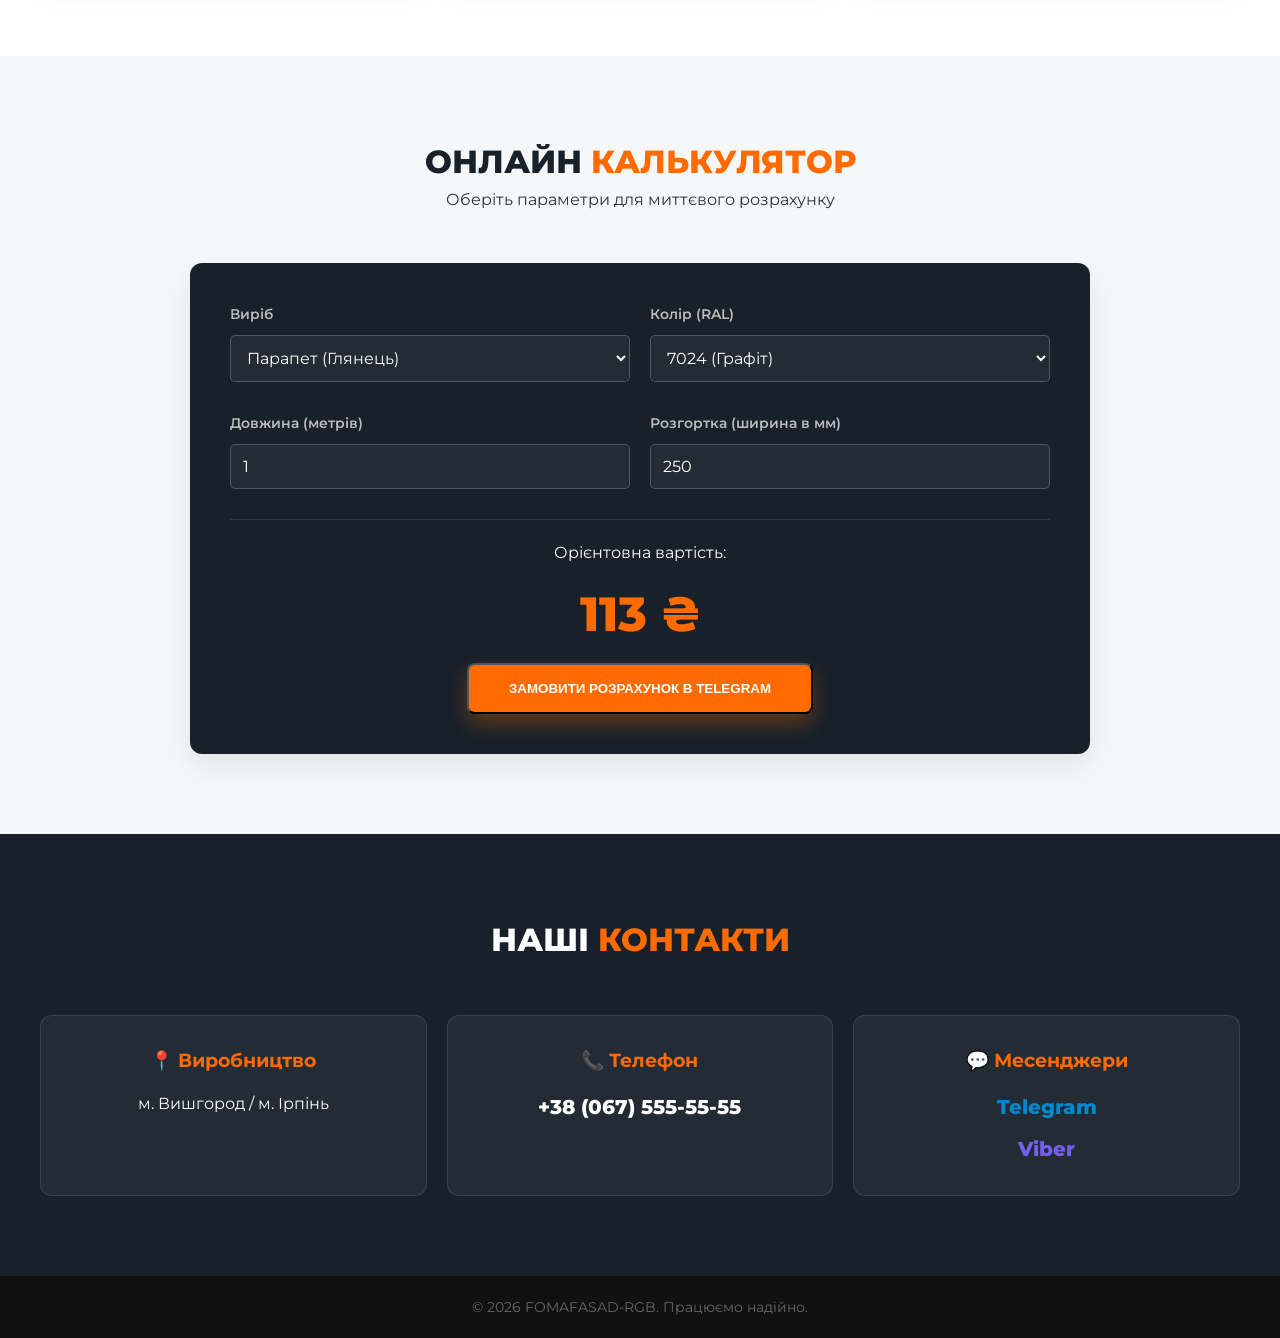
==== commit f73abca0: "Update index.html  основеий калькулятор добавив" ====
--- a/index.html
+++ b/index.html
@@ -34,50 +34,29 @@
     /* Шапка */
     header {
       position: fixed;
-      top: 0;
-      width: 100%;
+      top: 0; width: 100%;
       background: var(--primary);
-      color: #fff;
-      z-index: 1000;
+      color: #fff; z-index: 1000;
       box-shadow: 0 6px 18px rgba(0,0,0,0.18);
     }
     .nav {
-      display: flex;
-      align-items: center;
-      justify-content: space-between;
-      padding: 14px 0;
+      display: flex; align-items: center; justify-content: space-between; padding: 14px 0;
     }
     .logo { font-weight: 800; letter-spacing: 0.5px; font-size: 22px; text-transform: uppercase; }
     .logo span { color: var(--accent); }
 
-    .nav-links {
-      display: flex;
-      gap: 22px;
-      font-size: 13px;
-      text-transform: uppercase;
-      font-weight: 600;
-    }
+    .nav-links { display: flex; gap: 22px; font-size: 13px; text-transform: uppercase; font-weight: 600; }
     .nav-links a { color: #fff; transition: 0.3s; }
     .nav-links a:hover { color: var(--accent); }
 
-    /* Мобільна кнопка */
     .menu-toggle {
-      display: none;
-      flex-direction: column;
-      gap: 5px;
-      background: transparent;
-      border: none;
-      cursor: pointer;
-      padding: 5px;
+      display: none; flex-direction: column; gap: 5px; background: transparent; border: none; cursor: pointer;
     }
     .menu-toggle span { width: 25px; height: 3px; background: #fff; transition: 0.3s; }
 
-    /* Hero секція */
+    /* Hero */
     .hero {
-      min-height: 100vh;
-      padding: 130px 0 70px;
-      display: flex;
-      align-items: center;
+      min-height: 100vh; padding: 130px 0 70px; display: flex; align-items: center;
       background: linear-gradient(rgba(24,33,42,0.8), rgba(24,33,42,0.9)),
                   url("https://images.unsplash.com/photo-1504917595217-d4dc5efa61df?q=80&w=1920") center/cover;
       color: #fff; text-align: center;
@@ -86,50 +65,45 @@
     .hero h1 span { color: var(--accent); }
     .hero p { max-width: 700px; margin: 0 auto 35px; font-size: 18px; color: #ced4da; }
 
-    /* Кнопки з ефектом підсвічування */
     .btn {
-      display: inline-block;
-      background: var(--accent);
-      color: #fff;
-      padding: 16px 40px;
-      border-radius: 8px;
-      font-weight: 800;
-      text-transform: uppercase;
-      transition: 0.3s;
-      box-shadow: 0 10px 20px rgba(255,107,0,0.3);
-      position: relative;
-      z-index: 1;
-      overflow: hidden;
+      display: inline-block; background: var(--accent); color: #fff; padding: 16px 40px;
+      border-radius: 8px; font-weight: 800; text-transform: uppercase; transition: 0.3s;
+      box-shadow: 0 10px 20px rgba(255,107,0,0.3); position: relative; z-index: 1; overflow: hidden;
     }
     .btn::before {
-      content: '';
-      position: absolute;
-      top: 0; left: -100%;
-      width: 100%; height: 100%;
-      background: linear-gradient(90deg, transparent, rgba(255,255,255,0.4), transparent);
-      transition: 0.5s;
+      content: ''; position: absolute; top: 0; left: -100%; width: 100%; height: 100%;
+      background: linear-gradient(90deg, transparent, rgba(255,255,255,0.4), transparent); transition: 0.5s;
     }
     .btn:hover::before { left: 100%; }
     .btn:hover { transform: translateY(-3px); box-shadow: 0 15px 30px rgba(255,107,0,0.4); }
 
-    /* Секції */
     section { padding: 80px 0; }
     .section-title { text-align: center; margin-bottom: 50px; }
     .section-title h2 { font-size: 32px; font-weight: 800; text-transform: uppercase; color: var(--primary); }
     .section-title h2 span { color: var(--accent); }
 
-    /* Картки товарів */
+    /* Каталог */
     .grid { display: grid; grid-template-columns: repeat(auto-fit, minmax(280px, 1fr)); gap: 30px; }
     .card { background: #fff; border-radius: var(--radius); overflow: hidden; box-shadow: var(--shadow); transition: 0.3s; border: 1px solid #eee; }
     .card:hover { transform: translateY(-8px); border-color: var(--accent); }
-    .card img { width: 100%; height: 240px; object-fit: cover; }
+    .card img { width: 100%; height: 240px; object-fit: cover; border-bottom: 3px solid var(--accent); }
     .card-body { padding: 25px; text-align: center; }
     .price { font-size: 26px; font-weight: 800; color: var(--primary); margin: 15px 0; }
 
-    /* Процес та FAQ */
-    .about-list { display: grid; grid-template-columns: repeat(auto-fit, minmax(200px, 1fr)); gap: 15px; margin-top: 30px; }
-    .about-list div { background: #fff; padding: 15px; border-radius: 10px; border: 1px solid #ddd; font-weight: 600; text-align: center; transition: 0.3s; }
-    .about-list div:hover { background: var(--accent); color: #fff; border-color: var(--accent); }
+    /* Калькулятор */
+    .calc-box {
+        background: var(--primary); padding: 40px; border-radius: var(--radius);
+        color: white; max-width: 900px; margin: 0 auto; box-shadow: var(--shadow);
+    }
+    .calc-row { display: flex; gap: 20px; flex-wrap: wrap; margin-bottom: 30px; }
+    .calc-col { flex: 1; min-width: 200px; }
+    .calc-col label { display: block; margin-bottom: 10px; font-size: 14px; font-weight: 600; color: #bbb; }
+    .calc-col input, .calc-col select {
+        width: 100%; padding: 12px; border-radius: 5px; border: 1px solid rgba(255,255,255,0.2);
+        background: rgba(255,255,255,0.05); color: white; font-size: 16px; font-family: inherit;
+    }
+    .calc-result { text-align: center; padding-top: 20px; border-top: 1px solid rgba(255,255,255,0.1); }
+    #totalPrice { font-size: 48px; font-weight: 800; color: var(--accent); margin: 10px 0; }
 
     /* Контакти */
     .contacts { background: var(--primary); color: #fff; }
@@ -140,18 +114,11 @@
 
     footer { background: #111; color: #666; text-align: center; padding: 20px; font-size: 14px; }
 
-    /* Мобільна адаптація */
     @media (max-width: 860px) {
       .menu-toggle { display: flex; }
       .nav-links {
-        display: none;
-        position: absolute;
-        top: 100%; left: 0; width: 100%;
-        background: var(--primary);
-        flex-direction: column;
-        padding: 20px;
-        text-align: center;
-        border-top: 1px solid rgba(255,255,255,0.1);
+        display: none; position: absolute; top: 100%; left: 0; width: 100%;
+        background: var(--primary); flex-direction: column; padding: 20px; border-top: 1px solid rgba(255,255,255,0.1);
       }
       .nav-links.active { display: flex; }
     }
@@ -168,8 +135,8 @@
       <nav>
         <div class="nav-links" id="navMenu">
           <a href="#home">Головна</a>
-          <a href="#about">Про нас</a>
           <a href="#catalog">Каталог</a>
+          <a href="#calculator">Калькулятор</a>
           <a href="#contacts">Контакти</a>
         </div>
       </nav>
@@ -180,21 +147,7 @@
     <div class="container">
       <h1>Якісне гнуття <span>металу</span></h1>
       <p>Виготовлення парапетів, відливів та спецпланок за вашими розмірами. Професійні станки Tapco та швидке виконання.</p>
-      <a href="#catalog" class="btn">Замовити розрахунок</a>
-    </div>
-  </section>
-
-  <section id="about">
-    <div class="container">
-      <div class="section-title">
-        <h2>Чому обирають <span>нас</span></h2>
-      </div>
-      <div class="about-list">
-        <div>Точна геометрія виробів</div>
-        <div>Будь-який колір RAL</div>
-        <div>Оцинкована сталь 0.45-0.7мм</div>
-        <div>Виготовлення за 24 години</div>
-      </div>
+      <a href="#calculator" class="btn">Розрахувати вартість</a>
     </div>
   </section>
 
@@ -210,7 +163,7 @@
             <h3 class="card-title">Парапетні планки</h3>
             <p>Захист для парканів та стін. Будь-яка форма.</p>
             <div class="price">від 250 ₴/м</div>
-            <a href="#contacts" class="btn" style="padding: 10px 20px; font-size: 14px;">Замовити</a>
+            <a href="#calculator" class="btn" style="padding: 10px 20px; font-size: 14px;">Порахувати</a>
           </div>
         </div>
         <div class="card">
@@ -219,7 +172,7 @@
             <h3 class="card-title">Віконні відливи</h3>
             <p>Сталь з полімерним покриттям. Чіткі кути.</p>
             <div class="price">від 180 ₴/м</div>
-            <a href="#contacts" class="btn" style="padding: 10px 20px; font-size: 14px;">Замовити</a>
+            <a href="#calculator" class="btn" style="padding: 10px 20px; font-size: 14px;">Порахувати</a>
           </div>
         </div>
         <div class="card">
@@ -228,17 +181,64 @@
             <h3 class="card-title">Спецвироби</h3>
             <p>Гнуття за вашими індивідуальними кресленнями.</p>
             <div class="price">Договірна</div>
-            <a href="#contacts" class="btn" style="padding: 10px 20px; font-size: 14px;">Прорахувати</a>
+            <a href="#calculator" class="btn" style="padding: 10px 20px; font-size: 14px;">Прорахувати</a>
           </div>
         </div>
       </div>
     </div>
   </section>
 
+  <section id="calculator">
+    <div class="container">
+        <div class="section-title">
+            <h2>Онлайн <span>Калькулятор</span></h2>
+            <p>Оберіть параметри для миттєвого розрахунку</p>
+        </div>
+        <div class="calc-box">
+            <div class="calc-row">
+                <div class="calc-col">
+                    <label>Виріб</label>
+                    <select id="prodType">
+                        <option value="450">Парапет (Глянець)</option>
+                        <option value="480">Парапет (Мат)</option>
+                        <option value="420">Відлив віконний</option>
+                        <option value="550">Спецпланка складна</option>
+                    </select>
+                </div>
+                <div class="calc-col">
+                    <label>Колір (RAL)</label>
+                    <select id="prodColor">
+                        <option value="7024">7024 (Графіт)</option>
+                        <option value="8017">8017 (Коричневий)</option>
+                        <option value="9003">9003 (Білий)</option>
+                        <option value="6005">6005 (Зелений)</option>
+                        <option value="0000">Оцинковка (без кольору)</option>
+                    </select>
+                </div>
+            </div>
+            <div class="calc-row">
+                <div class="calc-col">
+                    <label>Довжина (метрів)</label>
+                    <input type="number" id="len" value="1" step="0.1">
+                </div>
+                <div class="calc-col">
+                    <label>Розгортка (ширина в мм)</label>
+                    <input type="number" id="width" value="250" step="10">
+                </div>
+            </div>
+            <div class="calc-result">
+                <span>Орієнтовна вартість:</span>
+                <div id="totalPrice">0 ₴</div>
+                <button onclick="sendToTelegram()" class="btn">Замовити розрахунок в Telegram</button>
+            </div>
+        </div>
+    </div>
+  </section>
+
   <section class="contacts" id="contacts">
     <div class="container">
       <div class="section-title">
-        <h2 style="color: #fff;">Зв'яжіться з <span>нами</span></h2>
+        <h2 style="color: #fff;">Наші <span>Контакти</span></h2>
       </div>
       <div class="contact-grid">
         <div class="contact-item">
@@ -259,25 +259,38 @@
   </section>
 
   <footer>
-    &copy; 2026 FOMAFASAD-RGB. Працюємо на результат.
+    &copy; 2026 FOMAFASAD-RGB. Працюємо надійно.
   </footer>
 
   <script>
-    // Скрипт для мобільного меню
+    // Мобільне меню
     const menuBtn = document.getElementById('menuBtn');
     const navMenu = document.getElementById('navMenu');
-
-    menuBtn.addEventListener('click', () => {
-      navMenu.classList.toggle('active');
-    });
-
-    // Закриття меню при кліку на посилання
-    document.querySelectorAll('.nav-links a').forEach(link => {
-      link.addEventListener('click', () => {
-        navMenu.classList.remove('active');
-      });
-    });
+    menuBtn.addEventListener('click', () => navMenu.classList.toggle('active'));
+
+    // Калькулятор
+    const pType = document.getElementById('prodType');
+    const pColor = document.getElementById('prodColor');
+    const pLen = document.getElementById('len');
+    const pWidth = document.getElementById('width');
+    const tPrice = document.getElementById('totalPrice');
+
+    function calculate() {
+        let pricePerM2 = parseFloat(pType.value);
+        let length = parseFloat(pLen.value);
+        let width = parseFloat(pWidth.value) / 1000;
+        let total = Math.ceil(pricePerM2 * length * width);
+        if (total < 50 && total > 0) total = 50; 
+        tPrice.innerText = total + " ₴";
+    }
+
+    [pType, pColor, pLen, pWidth].forEach(el => el.addEventListener('input', calculate));
+    calculate();
+
+    function sendToTelegram() {
+        let msg = `Замовлення з сайту DigitalBud:%0AВиріб: ${pType.options[pType.selectedIndex].text}%0AКолір RAL: ${pColor.value}%0AДовжина: ${pLen.value}м%0AШирина: ${pWidth.value}мм%0AСума: ${tPrice.innerText}`;
+        window.location.href = `https://t.me/твій_нік?text=${msg}`; // ЗАМІНИ 'твій_нік' НА СВІЙ
+    }
   </script>
-
 </body>
 </html>
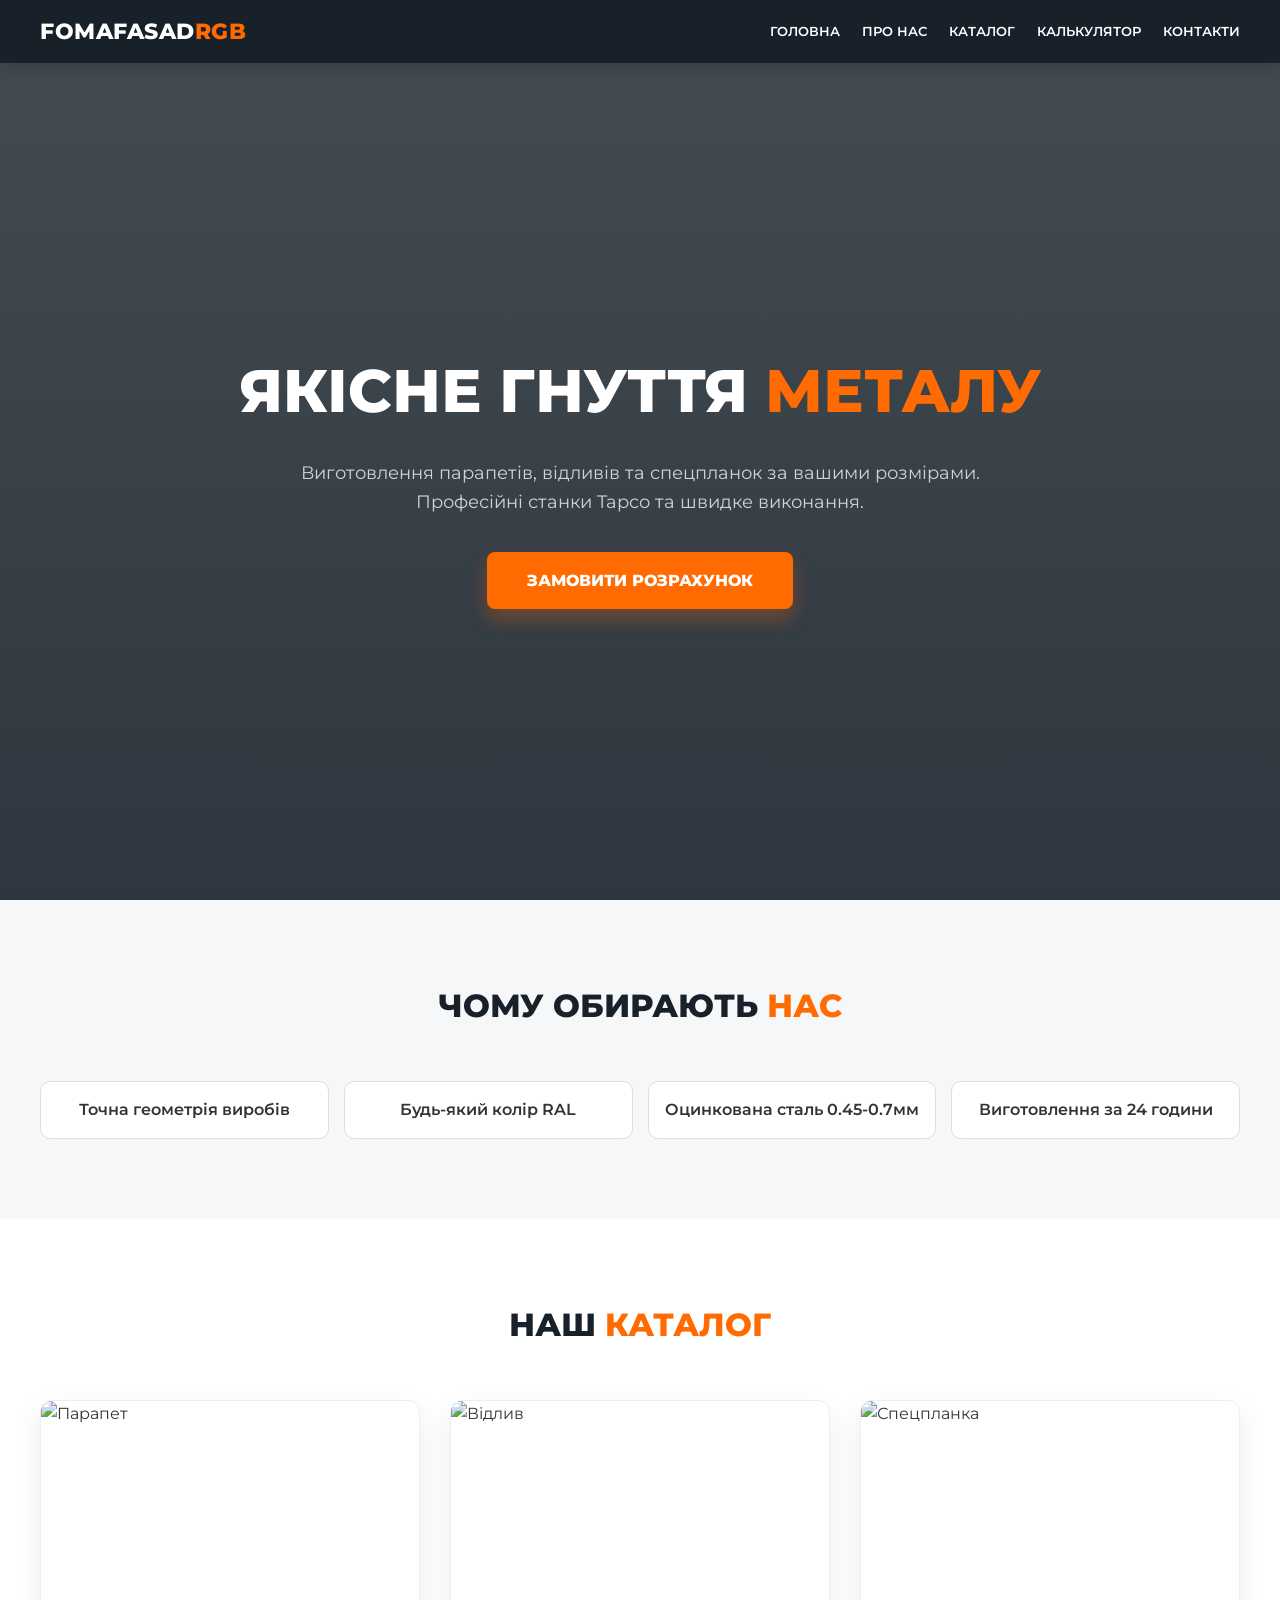
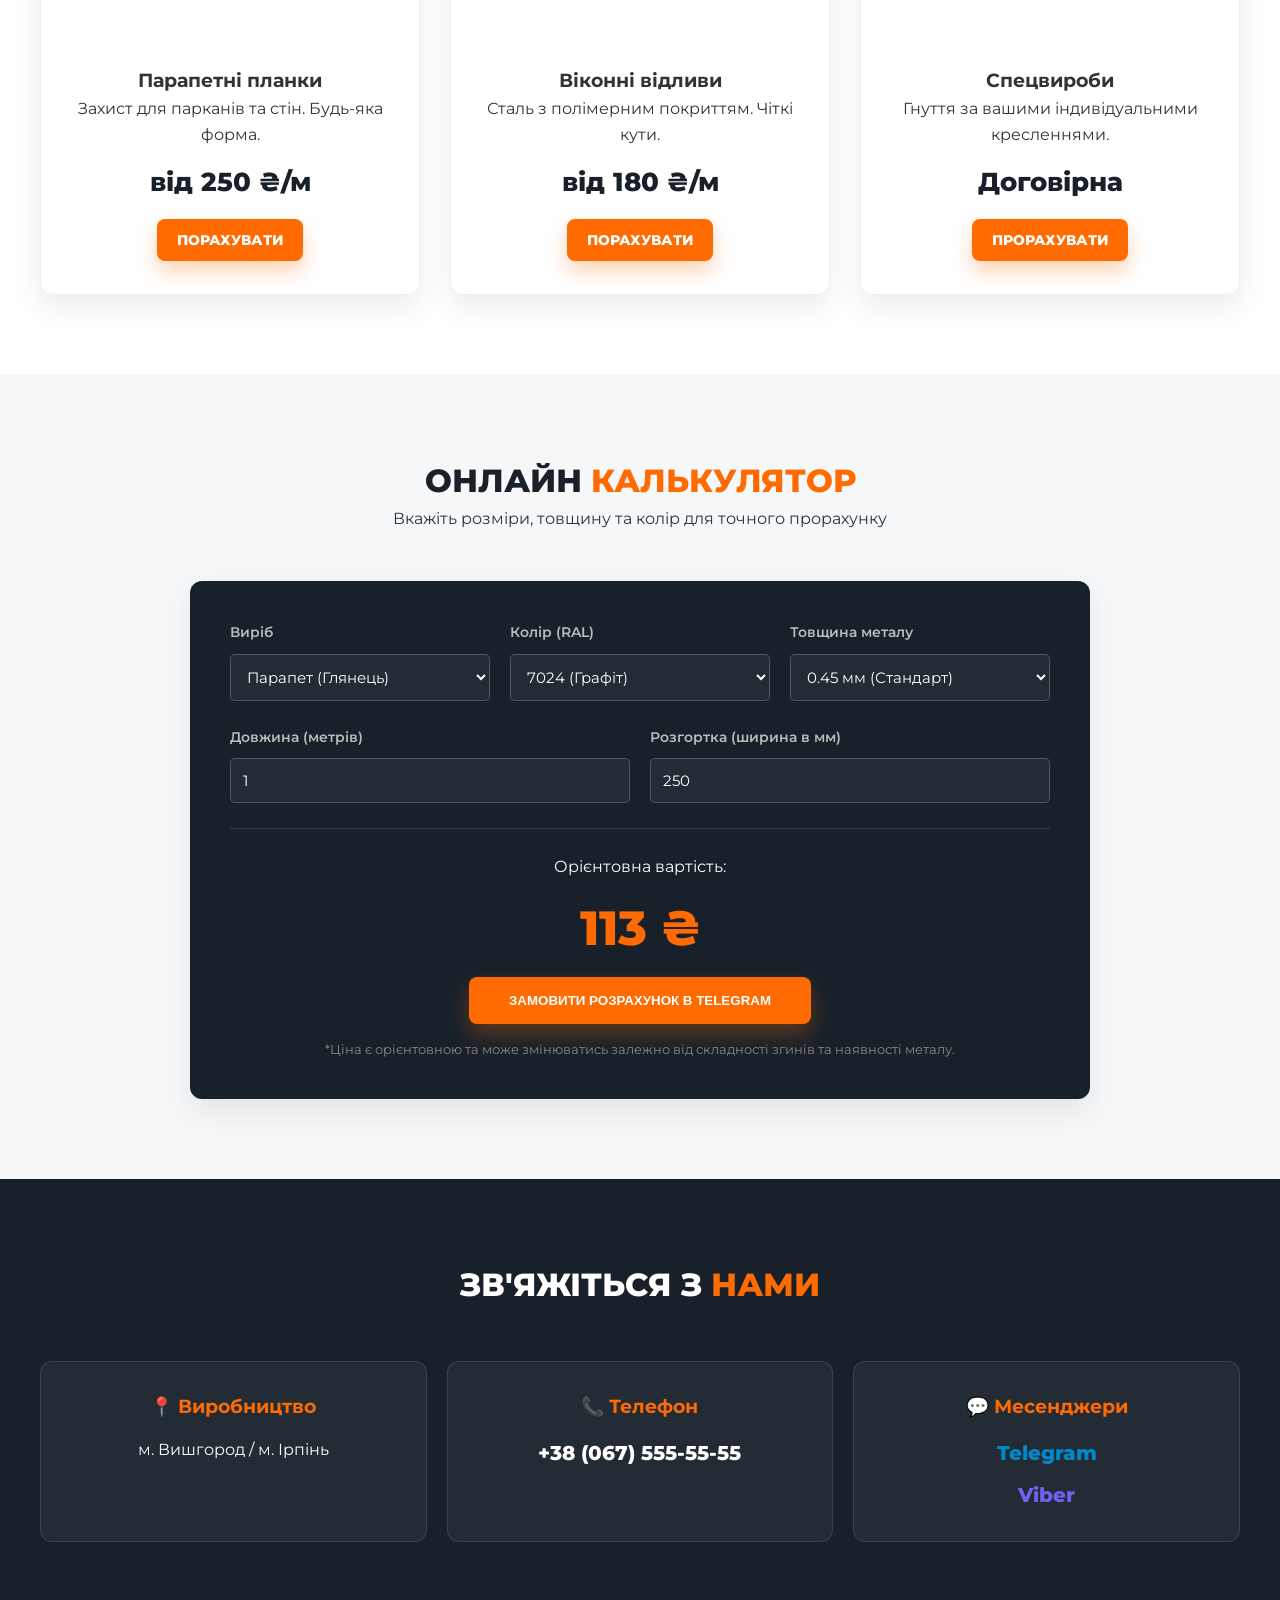
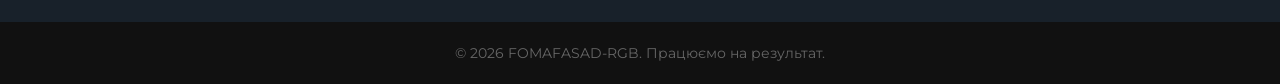
==== commit f64d00b7: "Update index.html самий основнійший з калькулятором товщини" ====
--- a/index.html
+++ b/index.html
@@ -34,29 +34,50 @@
     /* Шапка */
     header {
       position: fixed;
-      top: 0; width: 100%;
+      top: 0;
+      width: 100%;
       background: var(--primary);
-      color: #fff; z-index: 1000;
+      color: #fff;
+      z-index: 1000;
       box-shadow: 0 6px 18px rgba(0,0,0,0.18);
     }
     .nav {
-      display: flex; align-items: center; justify-content: space-between; padding: 14px 0;
+      display: flex;
+      align-items: center;
+      justify-content: space-between;
+      padding: 14px 0;
     }
     .logo { font-weight: 800; letter-spacing: 0.5px; font-size: 22px; text-transform: uppercase; }
     .logo span { color: var(--accent); }
 
-    .nav-links { display: flex; gap: 22px; font-size: 13px; text-transform: uppercase; font-weight: 600; }
+    .nav-links {
+      display: flex;
+      gap: 22px;
+      font-size: 13px;
+      text-transform: uppercase;
+      font-weight: 600;
+    }
     .nav-links a { color: #fff; transition: 0.3s; }
     .nav-links a:hover { color: var(--accent); }
 
+    /* Мобільна кнопка */
     .menu-toggle {
-      display: none; flex-direction: column; gap: 5px; background: transparent; border: none; cursor: pointer;
+      display: none;
+      flex-direction: column;
+      gap: 5px;
+      background: transparent;
+      border: none;
+      cursor: pointer;
+      padding: 5px;
     }
     .menu-toggle span { width: 25px; height: 3px; background: #fff; transition: 0.3s; }
 
-    /* Hero */
+    /* Hero секція */
     .hero {
-      min-height: 100vh; padding: 130px 0 70px; display: flex; align-items: center;
+      min-height: 100vh;
+      padding: 130px 0 70px;
+      display: flex;
+      align-items: center;
       background: linear-gradient(rgba(24,33,42,0.8), rgba(24,33,42,0.9)),
                   url("https://images.unsplash.com/photo-1504917595217-d4dc5efa61df?q=80&w=1920") center/cover;
       color: #fff; text-align: center;
@@ -65,44 +86,67 @@
     .hero h1 span { color: var(--accent); }
     .hero p { max-width: 700px; margin: 0 auto 35px; font-size: 18px; color: #ced4da; }
 
+    /* Кнопки з ефектом підсвічування */
     .btn {
-      display: inline-block; background: var(--accent); color: #fff; padding: 16px 40px;
-      border-radius: 8px; font-weight: 800; text-transform: uppercase; transition: 0.3s;
-      box-shadow: 0 10px 20px rgba(255,107,0,0.3); position: relative; z-index: 1; overflow: hidden;
+      display: inline-block;
+      background: var(--accent);
+      color: #fff;
+      padding: 16px 40px;
+      border-radius: 8px;
+      font-weight: 800;
+      text-transform: uppercase;
+      transition: 0.3s;
+      box-shadow: 0 10px 20px rgba(255,107,0,0.3);
+      position: relative;
+      z-index: 1;
+      overflow: hidden;
+      border: none;
+      cursor: pointer;
     }
     .btn::before {
-      content: ''; position: absolute; top: 0; left: -100%; width: 100%; height: 100%;
-      background: linear-gradient(90deg, transparent, rgba(255,255,255,0.4), transparent); transition: 0.5s;
+      content: '';
+      position: absolute;
+      top: 0; left: -100%;
+      width: 100%; height: 100%;
+      background: linear-gradient(90deg, transparent, rgba(255,255,255,0.4), transparent);
+      transition: 0.5s;
     }
     .btn:hover::before { left: 100%; }
     .btn:hover { transform: translateY(-3px); box-shadow: 0 15px 30px rgba(255,107,0,0.4); }
 
+    /* Секції */
     section { padding: 80px 0; }
     .section-title { text-align: center; margin-bottom: 50px; }
     .section-title h2 { font-size: 32px; font-weight: 800; text-transform: uppercase; color: var(--primary); }
     .section-title h2 span { color: var(--accent); }
 
-    /* Каталог */
+    /* Картки товарів */
     .grid { display: grid; grid-template-columns: repeat(auto-fit, minmax(280px, 1fr)); gap: 30px; }
     .card { background: #fff; border-radius: var(--radius); overflow: hidden; box-shadow: var(--shadow); transition: 0.3s; border: 1px solid #eee; }
     .card:hover { transform: translateY(-8px); border-color: var(--accent); }
-    .card img { width: 100%; height: 240px; object-fit: cover; border-bottom: 3px solid var(--accent); }
+    .card img { width: 100%; height: 240px; object-fit: cover; }
     .card-body { padding: 25px; text-align: center; }
     .price { font-size: 26px; font-weight: 800; color: var(--primary); margin: 15px 0; }
+
+    /* Процес та FAQ */
+    .about-list { display: grid; grid-template-columns: repeat(auto-fit, minmax(200px, 1fr)); gap: 15px; margin-top: 30px; }
+    .about-list div { background: #fff; padding: 15px; border-radius: 10px; border: 1px solid #ddd; font-weight: 600; text-align: center; transition: 0.3s; }
+    .about-list div:hover { background: var(--accent); color: #fff; border-color: var(--accent); }
 
     /* Калькулятор */
     .calc-box {
         background: var(--primary); padding: 40px; border-radius: var(--radius);
         color: white; max-width: 900px; margin: 0 auto; box-shadow: var(--shadow);
     }
-    .calc-row { display: flex; gap: 20px; flex-wrap: wrap; margin-bottom: 30px; }
+    .calc-row { display: flex; gap: 20px; flex-wrap: wrap; margin-bottom: 25px; }
     .calc-col { flex: 1; min-width: 200px; }
     .calc-col label { display: block; margin-bottom: 10px; font-size: 14px; font-weight: 600; color: #bbb; }
     .calc-col input, .calc-col select {
         width: 100%; padding: 12px; border-radius: 5px; border: 1px solid rgba(255,255,255,0.2);
-        background: rgba(255,255,255,0.05); color: white; font-size: 16px; font-family: inherit;
-    }
-    .calc-result { text-align: center; padding-top: 20px; border-top: 1px solid rgba(255,255,255,0.1); }
+        background: rgba(255,255,255,0.05); color: white; font-size: 15px; font-family: inherit;
+    }
+    .calc-col select option { background: var(--primary); color: white; }
+    .calc-result { text-align: center; padding-top: 25px; border-top: 1px solid rgba(255,255,255,0.1); }
     #totalPrice { font-size: 48px; font-weight: 800; color: var(--accent); margin: 10px 0; }
 
     /* Контакти */
@@ -114,11 +158,18 @@
 
     footer { background: #111; color: #666; text-align: center; padding: 20px; font-size: 14px; }
 
+    /* Мобільна адаптація */
     @media (max-width: 860px) {
       .menu-toggle { display: flex; }
       .nav-links {
-        display: none; position: absolute; top: 100%; left: 0; width: 100%;
-        background: var(--primary); flex-direction: column; padding: 20px; border-top: 1px solid rgba(255,255,255,0.1);
+        display: none;
+        position: absolute;
+        top: 100%; left: 0; width: 100%;
+        background: var(--primary);
+        flex-direction: column;
+        padding: 20px;
+        text-align: center;
+        border-top: 1px solid rgba(255,255,255,0.1);
       }
       .nav-links.active { display: flex; }
     }
@@ -135,9 +186,9 @@
       <nav>
         <div class="nav-links" id="navMenu">
           <a href="#home">Головна</a>
+          <a href="#about">Про нас</a>
           <a href="#catalog">Каталог</a>
-          <a href="#calculator">Калькулятор</a>
-          <a href="#contacts">Контакти</a>
+          <a href="#calculator">Калькулятор</a> <a href="#contacts">Контакти</a>
         </div>
       </nav>
     </div>
@@ -147,7 +198,21 @@
     <div class="container">
       <h1>Якісне гнуття <span>металу</span></h1>
       <p>Виготовлення парапетів, відливів та спецпланок за вашими розмірами. Професійні станки Tapco та швидке виконання.</p>
-      <a href="#calculator" class="btn">Розрахувати вартість</a>
+      <a href="#catalog" class="btn">Замовити розрахунок</a>
+    </div>
+  </section>
+
+  <section id="about">
+    <div class="container">
+      <div class="section-title">
+        <h2>Чому обирають <span>нас</span></h2>
+      </div>
+      <div class="about-list">
+        <div>Точна геометрія виробів</div>
+        <div>Будь-який колір RAL</div>
+        <div>Оцинкована сталь 0.45-0.7мм</div>
+        <div>Виготовлення за 24 години</div>
+      </div>
     </div>
   </section>
 
@@ -192,7 +257,7 @@
     <div class="container">
         <div class="section-title">
             <h2>Онлайн <span>Калькулятор</span></h2>
-            <p>Оберіть параметри для миттєвого розрахунку</p>
+            <p>Вкажіть розміри, товщину та колір для точного прорахунку</p>
         </div>
         <div class="calc-box">
             <div class="calc-row">
@@ -209,36 +274,47 @@
                     <label>Колір (RAL)</label>
                     <select id="prodColor">
                         <option value="7024">7024 (Графіт)</option>
-                        <option value="8017">8017 (Коричневий)</option>
+                        <option value="8017">8017 (Шоколад)</option>
+                        <option value="8019">8019 (Темно-коричневий)</option>
+                        <option value="9005">9005 (Чорний)</option>
+                        <option value="3005">3005 (Вишневий)</option>
+                        <option value="6005">6005 (Зелений)</option>
                         <option value="9003">9003 (Білий)</option>
-                        <option value="6005">6005 (Зелений)</option>
-                        <option value="0000">Оцинковка (без кольору)</option>
+                        <option value="Цинк">Оцинковка (Без кольору)</option>
+                    </select>
+                </div>
+                <div class="calc-col">
+                    <label>Товщина металу</label>
+                    <select id="prodThickness">
+                        <option value="1">0.45 мм (Стандарт)</option>
+                        <option value="1.15">0.50 мм (Посилений)</option>
+                        <option value="1.4">0.70 мм (Промисловий)</option>
                     </select>
                 </div>
             </div>
             <div class="calc-row">
                 <div class="calc-col">
                     <label>Довжина (метрів)</label>
-                    <input type="number" id="len" value="1" step="0.1">
+                    <input type="number" id="len" value="1" step="0.1" min="0.1">
                 </div>
                 <div class="calc-col">
                     <label>Розгортка (ширина в мм)</label>
-                    <input type="number" id="width" value="250" step="10">
+                    <input type="number" id="width" value="250" step="10" min="50">
                 </div>
             </div>
             <div class="calc-result">
                 <span>Орієнтовна вартість:</span>
                 <div id="totalPrice">0 ₴</div>
                 <button onclick="sendToTelegram()" class="btn">Замовити розрахунок в Telegram</button>
+                <p style="margin-top: 15px; font-size: 13px; color: #888;">*Ціна є орієнтовною та може змінюватись залежно від складності згинів та наявності металу.</p>
             </div>
         </div>
     </div>
   </section>
-
   <section class="contacts" id="contacts">
     <div class="container">
       <div class="section-title">
-        <h2 style="color: #fff;">Наші <span>Контакти</span></h2>
+        <h2 style="color: #fff;">Зв'яжіться з <span>нами</span></h2>
       </div>
       <div class="contact-grid">
         <div class="contact-item">
@@ -259,38 +335,65 @@
   </section>
 
   <footer>
-    &copy; 2026 FOMAFASAD-RGB. Працюємо надійно.
+    &copy; 2026 FOMAFASAD-RGB. Працюємо на результат.
   </footer>
 
   <script>
-    // Мобільне меню
+    // Скрипт для мобільного меню
     const menuBtn = document.getElementById('menuBtn');
     const navMenu = document.getElementById('navMenu');
-    menuBtn.addEventListener('click', () => navMenu.classList.toggle('active'));
-
-    // Калькулятор
+
+    menuBtn.addEventListener('click', () => {
+      navMenu.classList.toggle('active');
+    });
+
+    // Закриття меню при кліку на посилання
+    document.querySelectorAll('.nav-links a').forEach(link => {
+      link.addEventListener('click', () => {
+        navMenu.classList.remove('active');
+      });
+    });
+
+    // ДОДАНО: Скрипт для калькулятора
     const pType = document.getElementById('prodType');
     const pColor = document.getElementById('prodColor');
+    const pThickness = document.getElementById('prodThickness');
     const pLen = document.getElementById('len');
     const pWidth = document.getElementById('width');
     const tPrice = document.getElementById('totalPrice');
 
     function calculate() {
-        let pricePerM2 = parseFloat(pType.value);
-        let length = parseFloat(pLen.value);
-        let width = parseFloat(pWidth.value) / 1000;
-        let total = Math.ceil(pricePerM2 * length * width);
-        if (total < 50 && total > 0) total = 50; 
+        let basePrice = parseFloat(pType.value);
+        let thicknessMultiplier = parseFloat(pThickness.value);
+        let length = parseFloat(pLen.value) || 0;
+        let width = (parseFloat(pWidth.value) || 0) / 1000;
+        
+        let total = Math.ceil(basePrice * thicknessMultiplier * length * width);
+        if (total < 100 && total > 0) total = 100; 
+        
         tPrice.innerText = total + " ₴";
     }
 
-    [pType, pColor, pLen, pWidth].forEach(el => el.addEventListener('input', calculate));
-    calculate();
+    [pType, pColor, pThickness, pLen, pWidth].forEach(el => el.addEventListener('input', calculate));
+    calculate(); // Запуск при завантаженні
 
     function sendToTelegram() {
-        let msg = `Замовлення з сайту DigitalBud:%0AВиріб: ${pType.options[pType.selectedIndex].text}%0AКолір RAL: ${pColor.value}%0AДовжина: ${pLen.value}м%0AШирина: ${pWidth.value}мм%0AСума: ${tPrice.innerText}`;
+        let productName = pType.options[pType.selectedIndex].text;
+        let thicknessName = pThickness.options[pThickness.selectedIndex].text;
+        
+        let msg = `🔥 Нове замовлення з сайту (Прорахунок):%0A` +
+                  `------------------------%0A` +
+                  `🏗 Виріб: ${productName}%0A` +
+                  `📏 Товщина: ${thicknessName}%0A` +
+                  `🎨 Колір RAL: ${pColor.value}%0A` +
+                  `📐 Довжина: ${pLen.value} м%0A` +
+                  `↔️ Розгортка: ${pWidth.value} мм%0A` +
+                  `------------------------%0A` +
+                  `💰 Попередня сума: ${tPrice.innerText}`;
+                  
         window.location.href = `https://t.me/твій_нік?text=${msg}`; // ЗАМІНИ 'твій_нік' НА СВІЙ
     }
   </script>
+
 </body>
 </html>
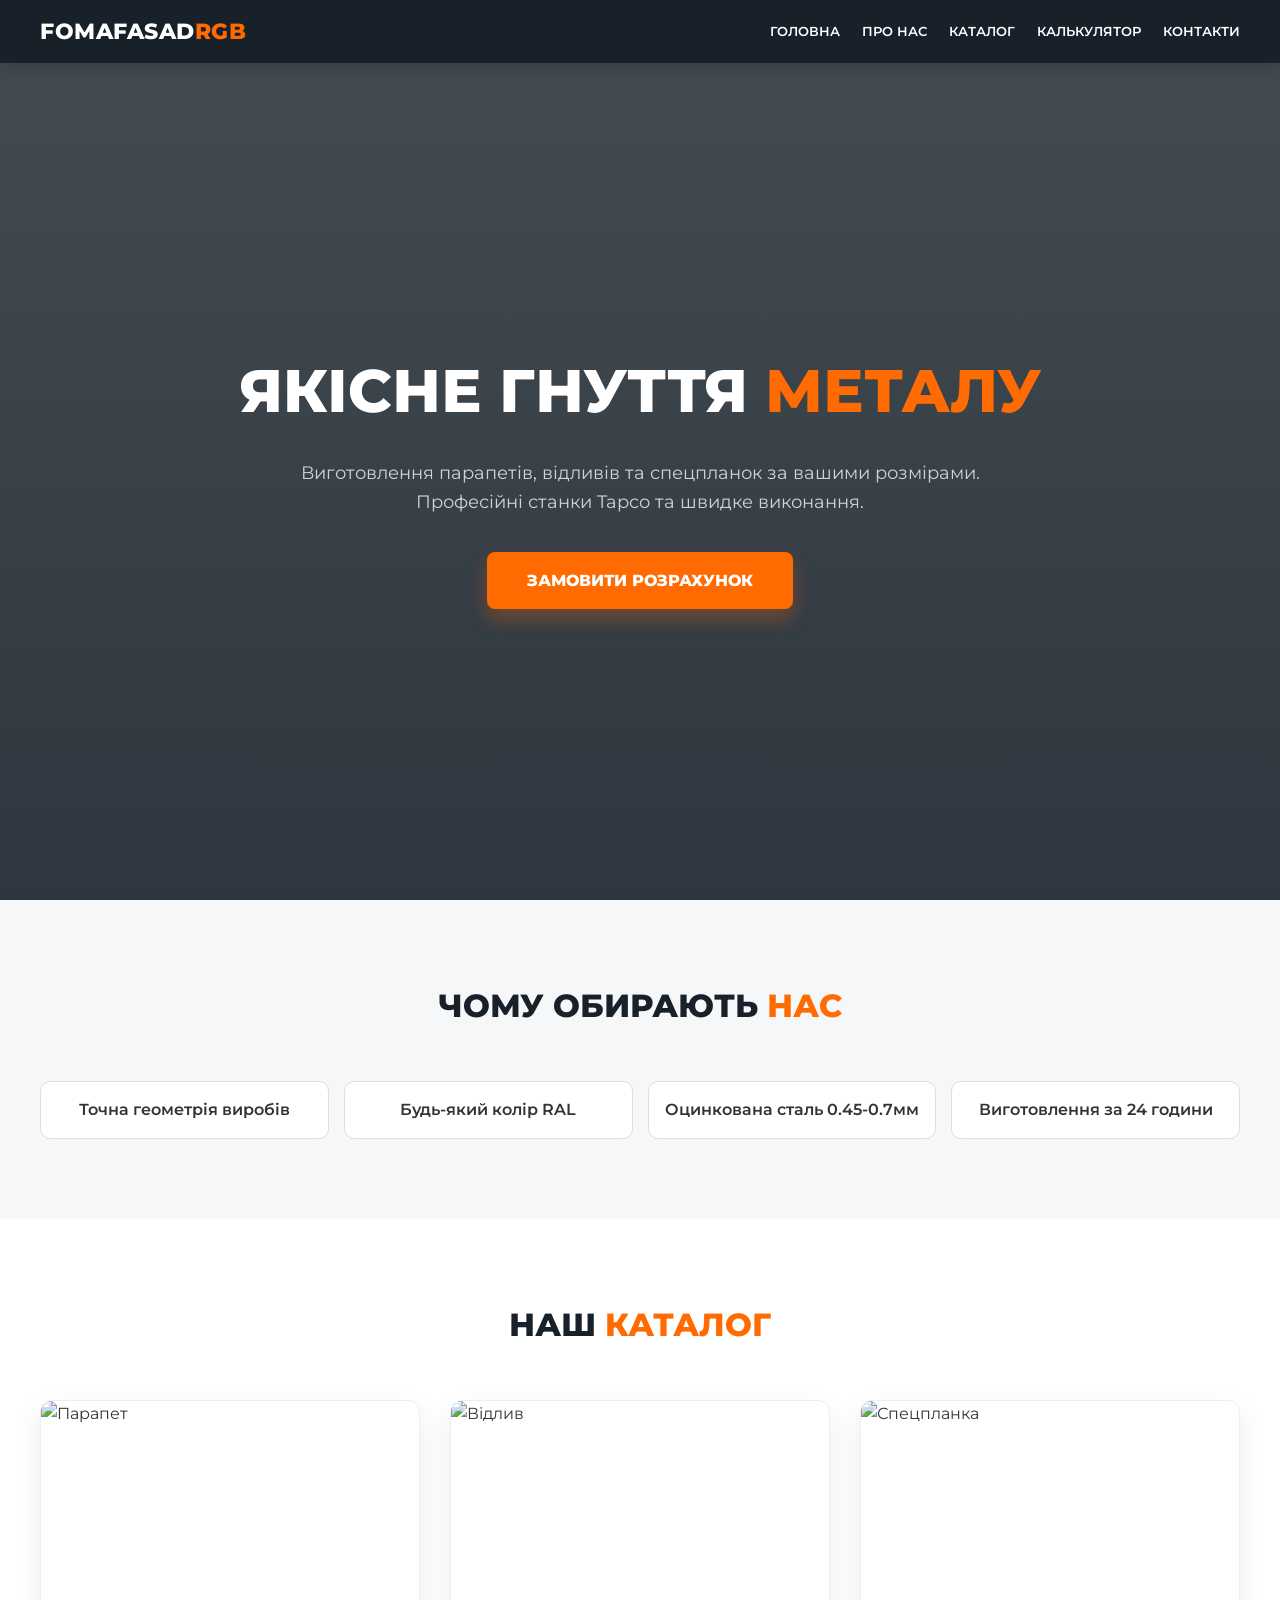
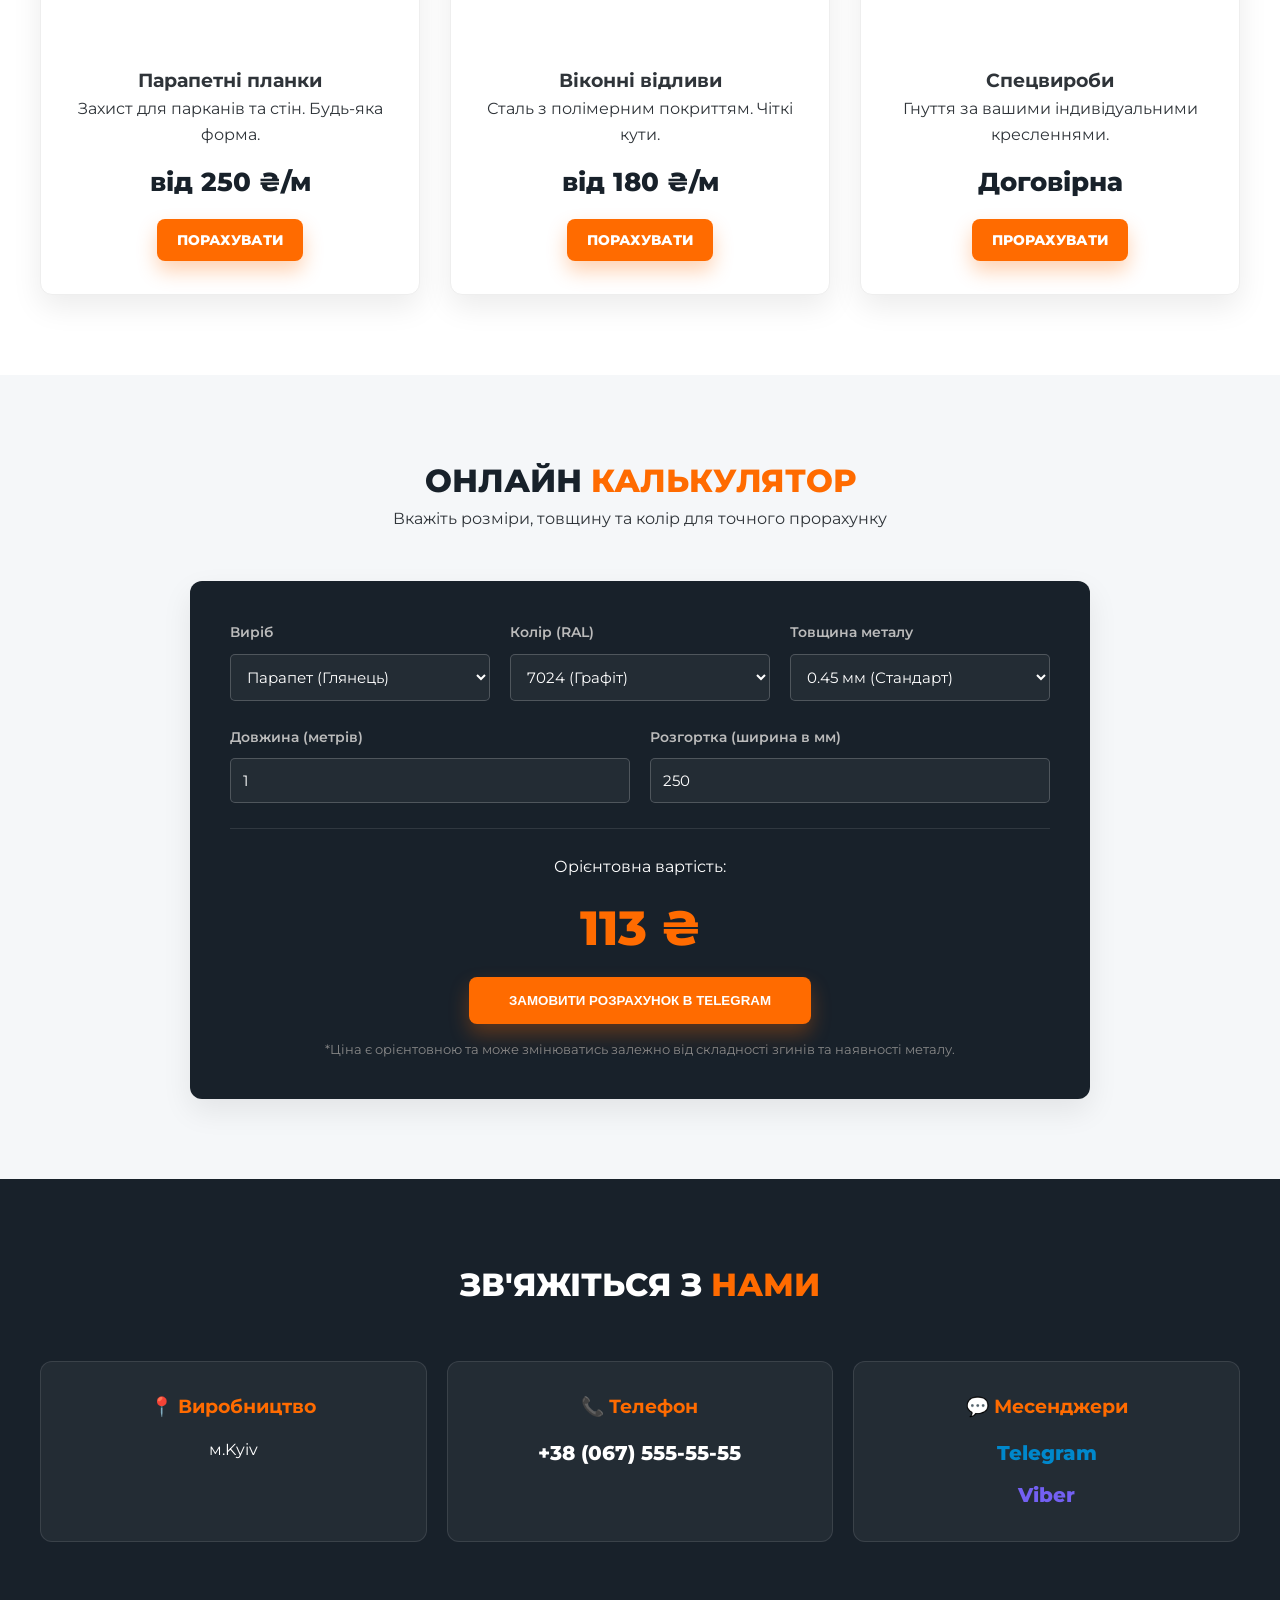
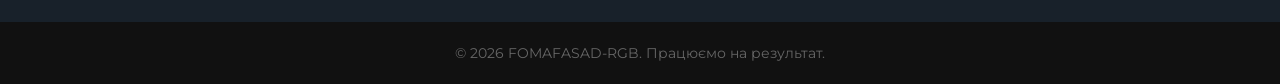
==== commit 0b5ee7b4: "Update index.html" ====
--- a/index.html
+++ b/index.html
@@ -319,7 +319,7 @@
       <div class="contact-grid">
         <div class="contact-item">
           <h3>📍 Виробництво</h3>
-          <p>м. Вишгород / м. Ірпінь</p>
+          <p>м.Kyiv</p>
         </div>
         <div class="contact-item">
           <h3>📞 Телефон</h3>
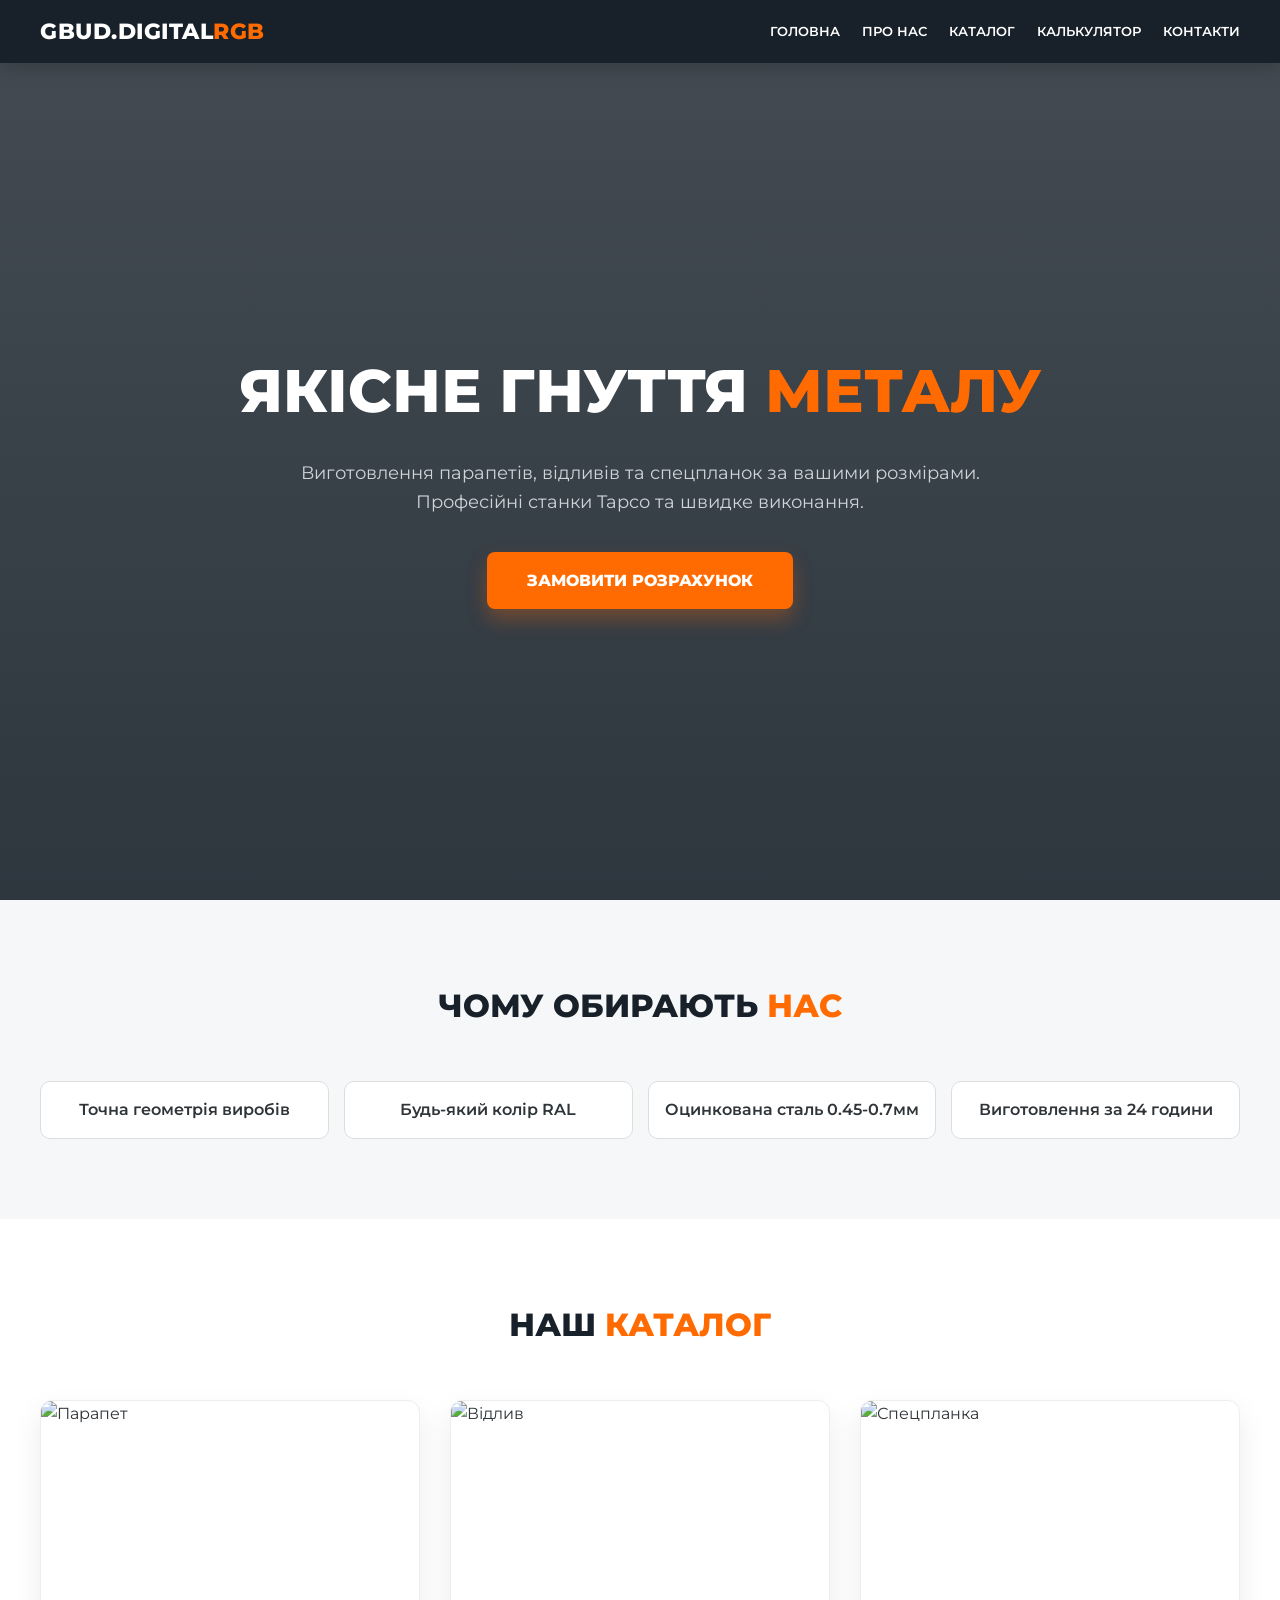
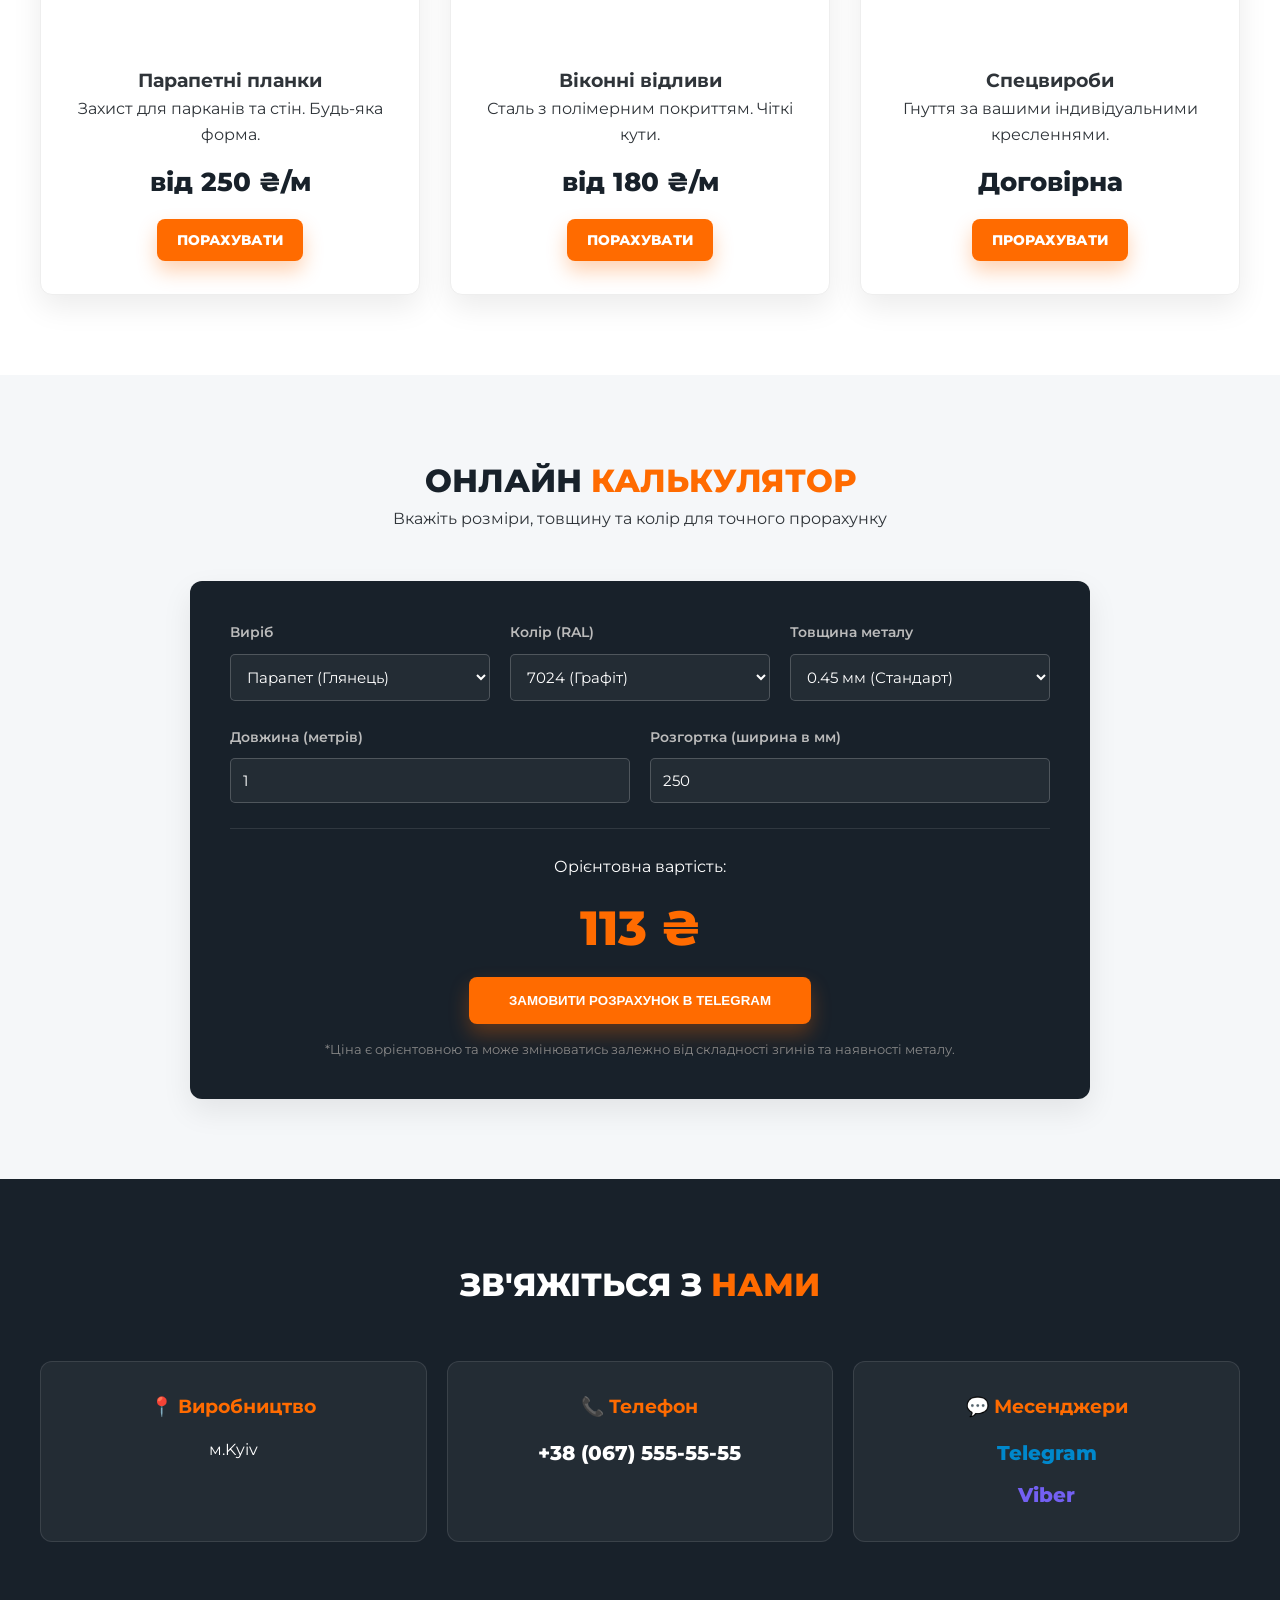
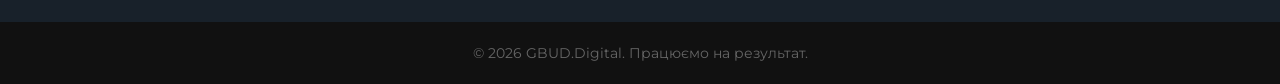
==== commit e091fca8: "Update index.html основний" ====
--- a/index.html
+++ b/index.html
@@ -3,7 +3,7 @@
 <head>
   <meta charset="UTF-8" />
   <meta name="viewport" content="width=device-width, initial-scale=1" />
-  <title>FOMAFASAD-RGB | Завод металовиробів</title>
+  <title>GBUD.DIGITAL | Цех металовиробів</title>
   <link href="https://fonts.googleapis.com/css2?family=Montserrat:wght@400;600;800&display=swap" rel="stylesheet">
   <style>
     :root {
@@ -179,7 +179,7 @@
 
   <header>
     <div class="container nav">
-      <div class="logo">FOMAFASAD<span>RGB</span></div>
+      <div class="logo">GBUD.DIGITAL<span>RGB</span></div>
       <button class="menu-toggle" id="menuBtn">
         <span></span><span></span><span></span>
       </button>
@@ -335,7 +335,7 @@
   </section>
 
   <footer>
-    &copy; 2026 FOMAFASAD-RGB. Працюємо на результат.
+    &copy; 2026 GBUD.Digital. Працюємо на результат.
   </footer>
 
   <script>
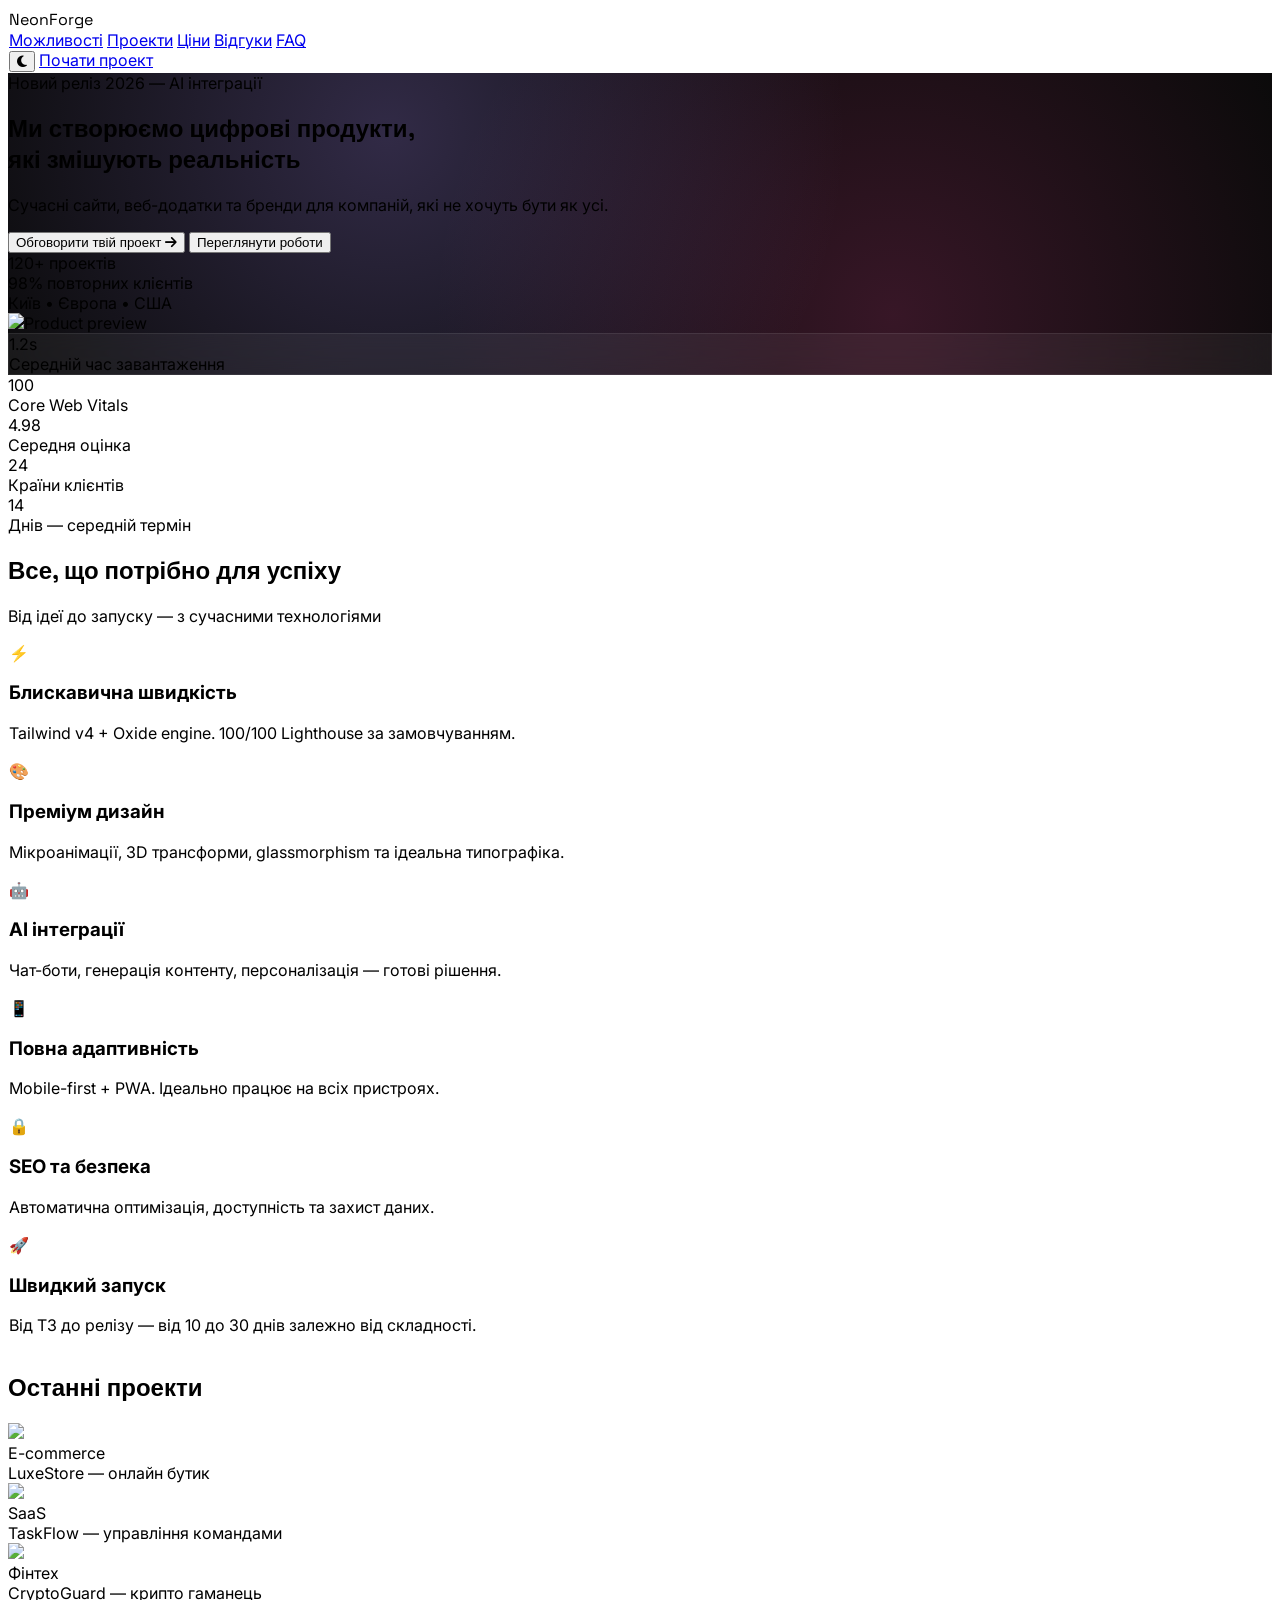
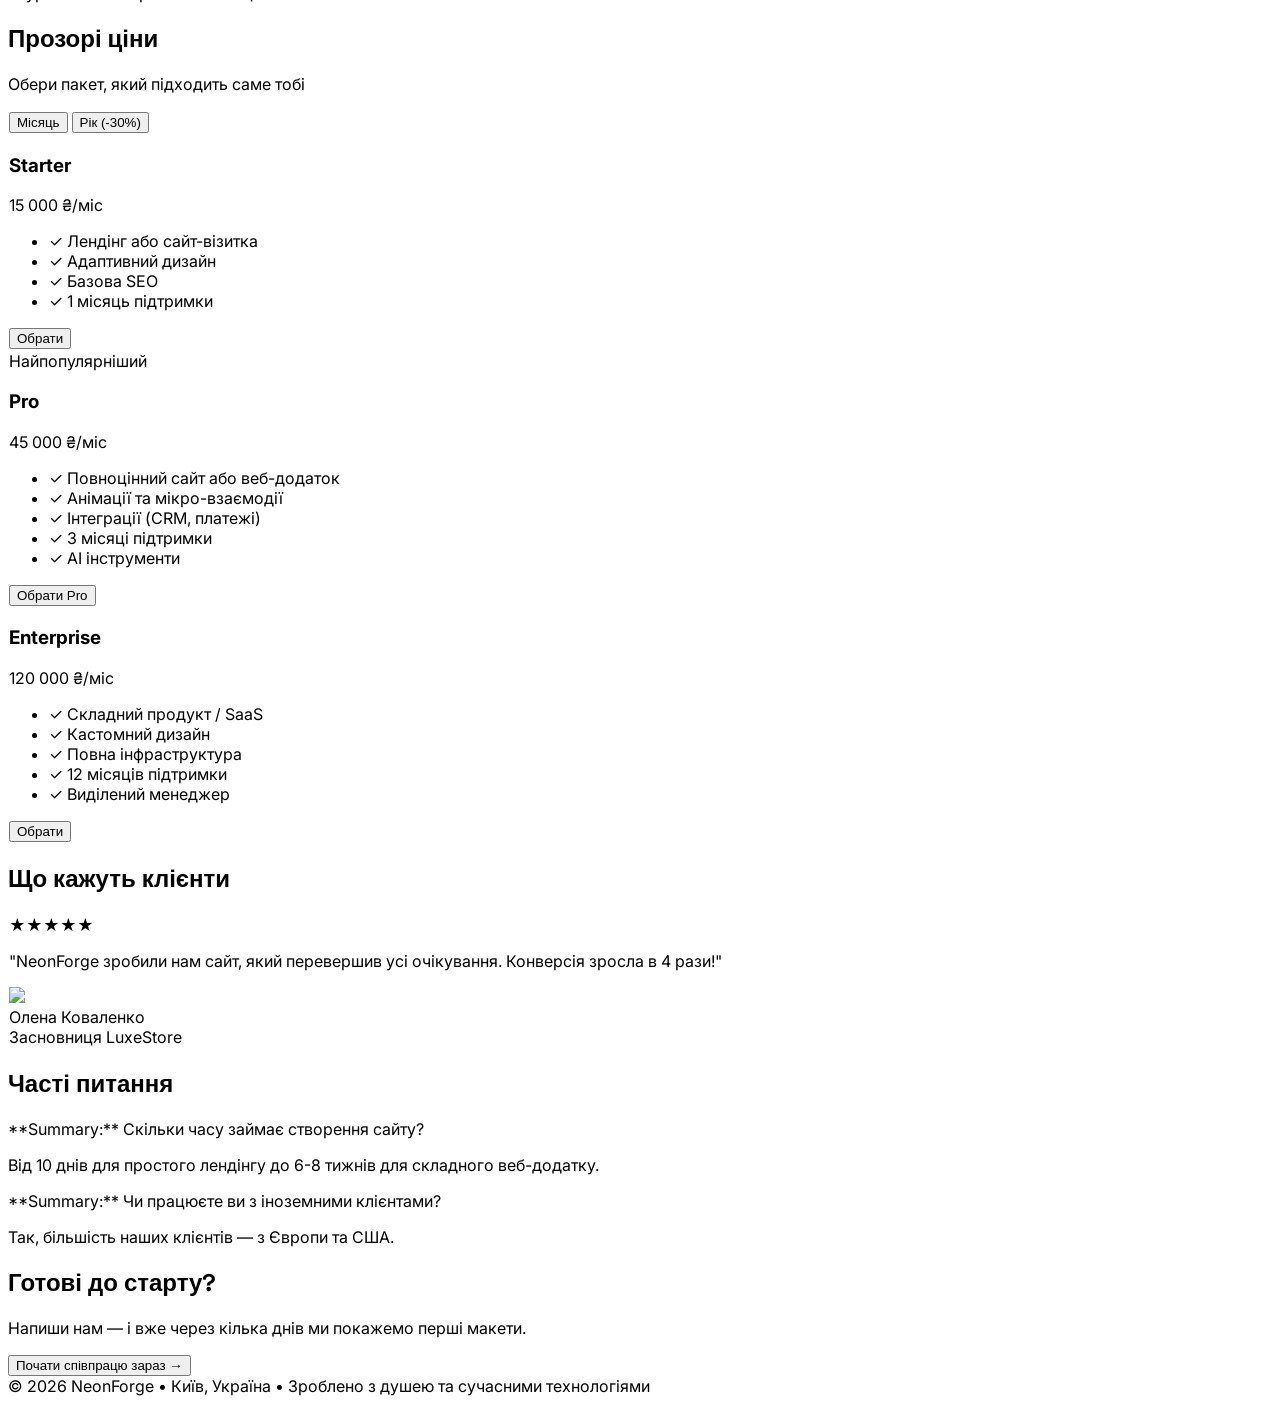
==== commit d221a231: "Update index.html поміняв магазин на неон форджс!!!" ====
--- a/index.html
+++ b/index.html
@@ -1,399 +1,350 @@
 <!DOCTYPE html>
-<html lang="uk">
+<html lang="uk" class="scroll-smooth">
 <head>
-  <meta charset="UTF-8" />
-  <meta name="viewport" content="width=device-width, initial-scale=1" />
-  <title>GBUD.DIGITAL | Цех металовиробів</title>
-  <link href="https://fonts.googleapis.com/css2?family=Montserrat:wght@400;600;800&display=swap" rel="stylesheet">
+  <meta charset="UTF-8">
+  <meta name="viewport" content="width=device-width, initial-scale=1.0">
+  <title>NeonForge — Майбутнє твоєї цифри</title>
+  <script src="https://cdn.tailwindcss.com"></script>
+  <link rel="stylesheet" href="https://cdnjs.cloudflare.com/ajax/libs/font-awesome/6.6.0/css/all.min.css">
   <style>
-    :root {
-      --primary: #18212a;
-      --accent: #ff6b00;
-      --bg: #f5f7f9;
-      --text: #2f3439;
-      --muted: #6b7280;
-      --card: #ffffff;
-      --shadow: 0 12px 30px rgba(0,0,0,0.08);
-      --radius: 12px;
-      --maxw: 1200px;
+    @import url('https://fonts.googleapis.com/css2?family=Inter:wght@400;500;600;700&family=Space+Grotesk:wght@500;600;700&display=swap');
+    
+    body { font-family: 'Inter', sans-serif; }
+    .heading { font-family: 'Space Grotesk', sans-serif; }
+
+    .hero-bg {
+      background: radial-gradient(circle at 30% 20%, rgba(167,139,250,0.25), transparent 50%),
+                  radial-gradient(circle at 70% 80%, rgba(236,72,153,0.2), transparent 50%),
+                  #0a0a0a;
     }
 
-    * { box-sizing: border-box; margin: 0; padding: 0; }
-    html { scroll-behavior: smooth; }
-    body {
-      font-family: "Montserrat", sans-serif;
-      color: var(--text);
-      background: var(--bg);
-      line-height: 1.6;
-      overflow-x: hidden;
+    .glass { 
+      background: rgba(255,255,255,0.06); 
+      backdrop-filter: blur(16px); 
+      border: 1px solid rgba(255,255,255,0.08); 
     }
-    img { max-width: 100%; display: block; height: auto; }
-    a { color: inherit; text-decoration: none; }
-    .container { width: min(100% - 40px, var(--maxw)); margin: 0 auto; }
-
-    /* Шапка */
-    header {
-      position: fixed;
-      top: 0;
-      width: 100%;
-      background: var(--primary);
-      color: #fff;
-      z-index: 1000;
-      box-shadow: 0 6px 18px rgba(0,0,0,0.18);
-    }
-    .nav {
-      display: flex;
-      align-items: center;
-      justify-content: space-between;
-      padding: 14px 0;
-    }
-    .logo { font-weight: 800; letter-spacing: 0.5px; font-size: 22px; text-transform: uppercase; }
-    .logo span { color: var(--accent); }
-
-    .nav-links {
-      display: flex;
-      gap: 22px;
-      font-size: 13px;
-      text-transform: uppercase;
-      font-weight: 600;
-    }
-    .nav-links a { color: #fff; transition: 0.3s; }
-    .nav-links a:hover { color: var(--accent); }
-
-    /* Мобільна кнопка */
-    .menu-toggle {
-      display: none;
-      flex-direction: column;
-      gap: 5px;
-      background: transparent;
-      border: none;
-      cursor: pointer;
-      padding: 5px;
-    }
-    .menu-toggle span { width: 25px; height: 3px; background: #fff; transition: 0.3s; }
-
-    /* Hero секція */
-    .hero {
-      min-height: 100vh;
-      padding: 130px 0 70px;
-      display: flex;
-      align-items: center;
-      background: linear-gradient(rgba(24,33,42,0.8), rgba(24,33,42,0.9)),
-                  url("https://images.unsplash.com/photo-1504917595217-d4dc5efa61df?q=80&w=1920") center/cover;
-      color: #fff; text-align: center;
-    }
-    .hero h1 { font-size: clamp(32px, 6vw, 60px); font-weight: 800; text-transform: uppercase; margin-bottom: 20px; }
-    .hero h1 span { color: var(--accent); }
-    .hero p { max-width: 700px; margin: 0 auto 35px; font-size: 18px; color: #ced4da; }
-
-    /* Кнопки з ефектом підсвічування */
-    .btn {
-      display: inline-block;
-      background: var(--accent);
-      color: #fff;
-      padding: 16px 40px;
-      border-radius: 8px;
-      font-weight: 800;
-      text-transform: uppercase;
-      transition: 0.3s;
-      box-shadow: 0 10px 20px rgba(255,107,0,0.3);
-      position: relative;
-      z-index: 1;
-      overflow: hidden;
-      border: none;
-      cursor: pointer;
-    }
-    .btn::before {
-      content: '';
-      position: absolute;
-      top: 0; left: -100%;
-      width: 100%; height: 100%;
-      background: linear-gradient(90deg, transparent, rgba(255,255,255,0.4), transparent);
-      transition: 0.5s;
-    }
-    .btn:hover::before { left: 100%; }
-    .btn:hover { transform: translateY(-3px); box-shadow: 0 15px 30px rgba(255,107,0,0.4); }
-
-    /* Секції */
-    section { padding: 80px 0; }
-    .section-title { text-align: center; margin-bottom: 50px; }
-    .section-title h2 { font-size: 32px; font-weight: 800; text-transform: uppercase; color: var(--primary); }
-    .section-title h2 span { color: var(--accent); }
-
-    /* Картки товарів */
-    .grid { display: grid; grid-template-columns: repeat(auto-fit, minmax(280px, 1fr)); gap: 30px; }
-    .card { background: #fff; border-radius: var(--radius); overflow: hidden; box-shadow: var(--shadow); transition: 0.3s; border: 1px solid #eee; }
-    .card:hover { transform: translateY(-8px); border-color: var(--accent); }
-    .card img { width: 100%; height: 240px; object-fit: cover; }
-    .card-body { padding: 25px; text-align: center; }
-    .price { font-size: 26px; font-weight: 800; color: var(--primary); margin: 15px 0; }
-
-    /* Процес та FAQ */
-    .about-list { display: grid; grid-template-columns: repeat(auto-fit, minmax(200px, 1fr)); gap: 15px; margin-top: 30px; }
-    .about-list div { background: #fff; padding: 15px; border-radius: 10px; border: 1px solid #ddd; font-weight: 600; text-align: center; transition: 0.3s; }
-    .about-list div:hover { background: var(--accent); color: #fff; border-color: var(--accent); }
-
-    /* Калькулятор */
-    .calc-box {
-        background: var(--primary); padding: 40px; border-radius: var(--radius);
-        color: white; max-width: 900px; margin: 0 auto; box-shadow: var(--shadow);
-    }
-    .calc-row { display: flex; gap: 20px; flex-wrap: wrap; margin-bottom: 25px; }
-    .calc-col { flex: 1; min-width: 200px; }
-    .calc-col label { display: block; margin-bottom: 10px; font-size: 14px; font-weight: 600; color: #bbb; }
-    .calc-col input, .calc-col select {
-        width: 100%; padding: 12px; border-radius: 5px; border: 1px solid rgba(255,255,255,0.2);
-        background: rgba(255,255,255,0.05); color: white; font-size: 15px; font-family: inherit;
-    }
-    .calc-col select option { background: var(--primary); color: white; }
-    .calc-result { text-align: center; padding-top: 25px; border-top: 1px solid rgba(255,255,255,0.1); }
-    #totalPrice { font-size: 48px; font-weight: 800; color: var(--accent); margin: 10px 0; }
-
-    /* Контакти */
-    .contacts { background: var(--primary); color: #fff; }
-    .contact-grid { display: grid; grid-template-columns: repeat(auto-fit, minmax(250px, 1fr)); gap: 20px; }
-    .contact-item { background: rgba(255,255,255,0.05); padding: 30px; border-radius: 12px; text-align: center; border: 1px solid rgba(255,255,255,0.1); }
-    .contact-item h3 { color: var(--accent); margin-bottom: 15px; }
-    .contact-item a { font-size: 20px; font-weight: 800; display: block; margin-top: 10px; }
-
-    footer { background: #111; color: #666; text-align: center; padding: 20px; font-size: 14px; }
-
-    /* Мобільна адаптація */
-    @media (max-width: 860px) {
-      .menu-toggle { display: flex; }
-      .nav-links {
-        display: none;
-        position: absolute;
-        top: 100%; left: 0; width: 100%;
-        background: var(--primary);
-        flex-direction: column;
-        padding: 20px;
-        text-align: center;
-        border-top: 1px solid rgba(255,255,255,0.1);
-      }
-      .nav-links.active { display: flex; }
-    }
+
+    .card-hover { transition: all 0.4s cubic-bezier(0.4, 0, 0.2, 1); }
+    .card-hover:hover { transform: translateY(-12px) scale(1.03); box-shadow: 0 25px 50px -12px rgb(0 0 0 / 0.4); }
   </style>
 </head>
-<body>
-
-  <header>
-    <div class="container nav">
-      <div class="logo">GBUD.DIGITAL<span>RGB</span></div>
-      <button class="menu-toggle" id="menuBtn">
-        <span></span><span></span><span></span>
+<body class="bg-zinc-950 text-zinc-100">
+
+  <!-- Navbar -->
+  <nav class="fixed top-0 w-full z-50 glass border-b border-white/10">
+    <div class="max-w-7xl mx-auto px-6 py-5 flex justify-between items-center">
+      <div class="text-3xl font-bold heading tracking-tighter bg-gradient-to-r from-violet-400 to-fuchsia-500 bg-clip-text text-transparent">NeonForge</div>
+      
+      <div class="hidden md:flex gap-8 text-sm font-medium">
+        <a href="#features" class="hover:text-violet-400 transition">Можливості</a>
+        <a href="#projects" class="hover:text-violet-400 transition">Проекти</a>
+        <a href="#pricing" class="hover:text-violet-400 transition">Ціни</a>
+        <a href="#testimonials" class="hover:text-violet-400 transition">Відгуки</a>
+        <a href="#faq" class="hover:text-violet-400 transition">FAQ</a>
+      </div>
+
+      <div class="flex items-center gap-4">
+        <button onclick="toggleTheme()" id="theme-btn" class="p-3 rounded-2xl hover:bg-white/10 transition">
+          <i class="fa-solid fa-moon text-xl"></i>
+        </button>
+        <a href="#contact" class="px-7 py-3 bg-violet-600 hover:bg-violet-700 rounded-3xl font-semibold transition">Почати проект</a>
+      </div>
+    </div>
+  </nav>
+
+  <!-- Hero -->
+  <section class="hero-bg min-h-screen flex items-center pt-20">
+    <div class="max-w-7xl mx-auto px-6 grid lg:grid-cols-2 gap-16 items-center">
+      <div class="space-y-10">
+        <div class="inline-flex items-center gap-3 bg-white/10 px-6 py-3 rounded-3xl text-sm">
+          <span class="animate-pulse w-2 h-2 bg-emerald-400 rounded-full"></span>
+          Новий реліз 2026 — AI інтеграції
+        </div>
+
+        <h1 class="text-6xl lg:text-7xl font-bold heading leading-none tracking-tighter">
+          Ми створюємо цифрові продукти,<br>які <span class="text-transparent bg-clip-text bg-gradient-to-r from-violet-400 via-fuchsia-400 to-pink-400">змішують реальність</span>
+        </h1>
+
+        <p class="text-2xl text-zinc-400 max-w-lg">
+          Сучасні сайти, веб-додатки та бренди для компаній, які не хочуть бути як усі.
+        </p>
+
+        <div class="flex flex-wrap gap-5">
+          <button onclick="document.getElementById('contact').scrollIntoView({ behavior: 'smooth' })" 
+            class="px-10 py-5 text-lg font-semibold bg-white text-black rounded-3xl hover:scale-105 active:scale-95 transition flex items-center gap-3">
+            Обговорити твій проект
+            <i class="fa-solid fa-arrow-right"></i>
+          </button>
+          <button onclick="window.scrollTo({top: document.getElementById('projects').offsetTop - 100, behavior: 'smooth'})"
+            class="px-10 py-5 text-lg font-medium border border-white/30 hover:border-white/70 rounded-3xl transition">
+            Переглянути роботи
+          </button>
+        </div>
+
+        <div class="flex items-center gap-12 text-sm">
+          <div><span class="text-emerald-400 font-semibold">120+</span> проектів</div>
+          <div><span class="text-emerald-400 font-semibold">98%</span> повторних клієнтів</div>
+          <div>Київ • Європа • США</div>
+        </div>
+      </div>
+
+      <div class="relative">
+        <div class="absolute inset-0 bg-gradient-to-br from-violet-500/30 to-pink-500/30 rounded-[4rem] blur-3xl"></div>
+        <img src="https://picsum.photos/id/1015/900/620" alt="Product preview" 
+             class="rounded-3xl shadow-2xl border border-white/10 relative z-10 w-full">
+        <div class="absolute -bottom-6 -right-6 glass p-6 rounded-3xl text-center">
+          <div class="text-4xl font-bold text-emerald-400">1.2s</div>
+          <div class="text-sm text-zinc-400">Середній час завантаження</div>
+        </div>
+      </div>
+    </div>
+  </section>
+
+  <!-- Stats -->
+  <div class="max-w-7xl mx-auto px-6 py-16 grid grid-cols-2 md:grid-cols-4 gap-8 text-center">
+    <div><div class="text-5xl font-bold text-violet-400">100</div><div class="text-zinc-400">Core Web Vitals</div></div>
+    <div><div class="text-5xl font-bold text-violet-400">4.98</div><div class="text-zinc-400">Середня оцінка</div></div>
+    <div><div class="text-5xl font-bold text-violet-400">24</div><div class="text-zinc-400">Країни клієнтів</div></div>
+    <div><div class="text-5xl font-bold text-violet-400">14</div><div class="text-zinc-400">Днів — середній термін</div></div>
+  </div>
+
+  <!-- Features -->
+  <section id="features" class="py-24 bg-zinc-900">
+    <div class="max-w-7xl mx-auto px-6">
+      <div class="text-center mb-16">
+        <h2 class="text-5xl font-bold heading">Все, що потрібно для успіху</h2>
+        <p class="mt-4 text-xl text-zinc-400">Від ідеї до запуску — з сучасними технологіями</p>
+      </div>
+
+      <div class="grid md:grid-cols-2 lg:grid-cols-3 gap-8">
+        <div class="glass p-10 rounded-3xl card-hover">
+          <div class="text-5xl mb-6">⚡</div>
+          <h3 class="text-3xl font-semibold mb-4">Блискавична швидкість</h3>
+          <p class="text-zinc-400">Tailwind v4 + Oxide engine. 100/100 Lighthouse за замовчуванням.</p>
+        </div>
+        <div class="glass p-10 rounded-3xl card-hover">
+          <div class="text-5xl mb-6">🎨</div>
+          <h3 class="text-3xl font-semibold mb-4">Преміум дизайн</h3>
+          <p class="text-zinc-400">Мікроанімації, 3D трансформи, glassmorphism та ідеальна типографіка.</p>
+        </div>
+        <div class="glass p-10 rounded-3xl card-hover">
+          <div class="text-5xl mb-6">🤖</div>
+          <h3 class="text-3xl font-semibold mb-4">AI інтеграції</h3>
+          <p class="text-zinc-400">Чат-боти, генерація контенту, персоналізація — готові рішення.</p>
+        </div>
+        <div class="glass p-10 rounded-3xl card-hover">
+          <div class="text-5xl mb-6">📱</div>
+          <h3 class="text-3xl font-semibold mb-4">Повна адаптивність</h3>
+          <p class="text-zinc-400">Mobile-first + PWA. Ідеально працює на всіх пристроях.</p>
+        </div>
+        <div class="glass p-10 rounded-3xl card-hover">
+          <div class="text-5xl mb-6">🔒</div>
+          <h3 class="text-3xl font-semibold mb-4">SEO та безпека</h3>
+          <p class="text-zinc-400">Автоматична оптимізація, доступність та захист даних.</p>
+        </div>
+        <div class="glass p-10 rounded-3xl card-hover">
+          <div class="text-5xl mb-6">🚀</div>
+          <h3 class="text-3xl font-semibold mb-4">Швидкий запуск</h3>
+          <p class="text-zinc-400">Від ТЗ до релізу — від 10 до 30 днів залежно від складності.</p>
+        </div>
+      </div>
+    </div>
+  </section>
+
+  <!-- Projects -->
+  <section id="projects" class="py-24">
+    <div class="max-w-7xl mx-auto px-6">
+      <h2 class="text-5xl font-bold heading text-center mb-16">Останні проекти</h2>
+      <div class="grid md:grid-cols-2 lg:grid-cols-3 gap-8">
+        <div class="group relative overflow-hidden rounded-3xl">
+          <img src="https://picsum.photos/id/201/600/400" class="w-full h-full object-cover transition group-hover:scale-110 duration-700">
+          <div class="absolute inset-0 bg-gradient-to-t from-black/80 to-transparent flex items-end p-8">
+            <div>
+              <div class="text-sm uppercase tracking-widest text-violet-400">E-commerce</div>
+              <div class="text-2xl font-semibold">LuxeStore — онлайн бутик</div>
+            </div>
+          </div>
+        </div>
+        <div class="group relative overflow-hidden rounded-3xl">
+          <img src="https://picsum.photos/id/237/600/400" class="w-full h-full object-cover transition group-hover:scale-110 duration-700">
+          <div class="absolute inset-0 bg-gradient-to-t from-black/80 to-transparent flex items-end p-8">
+            <div>
+              <div class="text-sm uppercase tracking-widest text-violet-400">SaaS</div>
+              <div class="text-2xl font-semibold">TaskFlow — управління командами</div>
+            </div>
+          </div>
+        </div>
+        <div class="group relative overflow-hidden rounded-3xl">
+          <img src="https://picsum.photos/id/870/600/400" class="w-full h-full object-cover transition group-hover:scale-110 duration-700">
+          <div class="absolute inset-0 bg-gradient-to-t from-black/80 to-transparent flex items-end p-8">
+            <div>
+              <div class="text-sm uppercase tracking-widest text-violet-400">Фінтех</div>
+              <div class="text-2xl font-semibold">CryptoGuard — крипто гаманець</div>
+            </div>
+          </div>
+        </div>
+      </div>
+    </div>
+  </section>
+
+  <!-- Pricing -->
+  <section id="pricing" class="py-24 bg-zinc-900">
+    <div class="max-w-7xl mx-auto px-6">
+      <div class="text-center mb-12">
+        <h2 class="text-5xl font-bold heading">Прозорі ціни</h2>
+        <p class="text-zinc-400 mt-3">Обери пакет, який підходить саме тобі</p>
+      </div>
+
+      <div class="flex justify-center mb-10">
+        <div class="glass rounded-3xl p-1 flex">
+          <button onclick="switchPricing(0)" id="btn-month" class="px-8 py-3 rounded-3xl font-medium transition">Місяць</button>
+          <button onclick="switchPricing(1)" id="btn-year" class="px-8 py-3 rounded-3xl font-medium transition bg-white text-black">Рік (-30%)</button>
+        </div>
+      </div>
+
+      <div class="grid md:grid-cols-3 gap-8 max-w-5xl mx-auto">
+        <!-- Starter -->
+        <div class="glass p-10 rounded-3xl text-center">
+          <h3 class="text-2xl font-semibold mb-2">Starter</h3>
+          <div id="price-0" class="text-6xl font-bold mb-8">15 000 ₴<span class="text-base font-normal text-zinc-400">/міс</span></div>
+          <ul class="space-y-4 text-left mb-10">
+            <li>✓ Лендінг або сайт-візитка</li>
+            <li>✓ Адаптивний дизайн</li>
+            <li>✓ Базова SEO</li>
+            <li>✓ 1 місяць підтримки</li>
+          </ul>
+          <button class="w-full py-4 border border-white/30 hover:bg-white/10 rounded-3xl transition">Обрати</button>
+        </div>
+
+        <!-- Pro (popular) -->
+        <div class="glass p-10 rounded-3xl text-center ring-2 ring-violet-500 relative">
+          <div class="absolute -top-4 left-1/2 -translate-x-1/2 bg-violet-600 text-white text-xs px-6 py-1 rounded-full">Найпопулярніший</div>
+          <h3 class="text-2xl font-semibold mb-2">Pro</h3>
+          <div id="price-1" class="text-6xl font-bold mb-8">45 000 ₴<span class="text-base font-normal text-zinc-400">/міс</span></div>
+          <ul class="space-y-4 text-left mb-10">
+            <li>✓ Повноцінний сайт або веб-додаток</li>
+            <li>✓ Анімації та мікро-взаємодії</li>
+            <li>✓ Інтеграції (CRM, платежі)</li>
+            <li>✓ 3 місяці підтримки</li>
+            <li>✓ AI інструменти</li>
+          </ul>
+          <button class="w-full py-4 bg-violet-600 hover:bg-violet-700 rounded-3xl font-semibold transition">Обрати Pro</button>
+        </div>
+
+        <!-- Enterprise -->
+        <div class="glass p-10 rounded-3xl text-center">
+          <h3 class="text-2xl font-semibold mb-2">Enterprise</h3>
+          <div id="price-2" class="text-6xl font-bold mb-8">120 000 ₴<span class="text-base font-normal text-zinc-400">/міс</span></div>
+          <ul class="space-y-4 text-left mb-10">
+            <li>✓ Складний продукт / SaaS</li>
+            <li>✓ Кастомний дизайн</li>
+            <li>✓ Повна інфраструктура</li>
+            <li>✓ 12 місяців підтримки</li>
+            <li>✓ Виділений менеджер</li>
+          </ul>
+          <button class="w-full py-4 border border-white/30 hover:bg-white/10 rounded-3xl transition">Обрати</button>
+        </div>
+      </div>
+    </div>
+  </section>
+
+  <!-- Testimonials -->
+  <section id="testimonials" class="py-24">
+    <div class="max-w-7xl mx-auto px-6 text-center">
+      <h2 class="text-5xl font-bold heading mb-16">Що кажуть клієнти</h2>
+      <div class="grid md:grid-cols-3 gap-8">
+        <div class="glass p-8 rounded-3xl text-left">
+          <div class="flex gap-1 text-amber-400 mb-6">★★★★★</div>
+          <p class="italic">"NeonForge зробили нам сайт, який перевершив усі очікування. Конверсія зросла в 4 рази!"</p>
+          <div class="mt-8 flex items-center gap-4">
+            <img src="https://picsum.photos/id/64/60/60" class="w-12 h-12 rounded-2xl">
+            <div>
+              <div class="font-semibold">Олена Коваленко</div>
+              <div class="text-sm text-zinc-400">Засновниця LuxeStore</div>
+            </div>
+          </div>
+        </div>
+        <!-- Додай ще 2-3 відгуки аналогічно, якщо потрібно -->
+      </div>
+    </div>
+  </section>
+
+  <!-- FAQ -->
+  <section id="faq" class="py-24 bg-zinc-900">
+    <div class="max-w-3xl mx-auto px-6">
+      <h2 class="text-5xl font-bold heading text-center mb-12">Часті питання</h2>
+      <div class="space-y-6">
+        **Summary:**
+Скільки часу займає створення сайту?
+          <p class="mt-4 text-zinc-400">Від 10 днів для простого лендінгу до 6-8 тижнів для складного веб-додатку.</p>
+        **Summary:**
+Чи працюєте ви з іноземними клієнтами?
+          <p class="mt-4 text-zinc-400">Так, більшість наших клієнтів — з Європи та США.</p>
+      </div>
+    </div>
+  </section>
+
+  <!-- Final CTA -->
+  <section id="contact" class="py-32 text-center bg-gradient-to-b from-transparent via-violet-950/30 to-transparent">
+    <div class="max-w-2xl mx-auto px-6">
+      <h2 class="text-6xl font-bold heading mb-6">Готові до старту?</h2>
+      <p class="text-2xl text-zinc-400 mb-12">Напиши нам — і вже через кілька днів ми покажемо перші макети.</p>
+      <button onclick="alert('Дякуємо! Форма відправлена (демо версія). У реальному проекті тут буде інтеграція з Telegram / Email / Tilda form тощо)')"
+        class="px-16 py-7 text-2xl font-semibold bg-gradient-to-r from-violet-600 to-fuchsia-600 rounded-3xl hover:scale-105 transition">
+        Почати співпрацю зараз →
       </button>
-      <nav>
-        <div class="nav-links" id="navMenu">
-          <a href="#home">Головна</a>
-          <a href="#about">Про нас</a>
-          <a href="#catalog">Каталог</a>
-          <a href="#calculator">Калькулятор</a> <a href="#contacts">Контакти</a>
-        </div>
-      </nav>
-    </div>
-  </header>
-
-  <section class="hero" id="home">
-    <div class="container">
-      <h1>Якісне гнуття <span>металу</span></h1>
-      <p>Виготовлення парапетів, відливів та спецпланок за вашими розмірами. Професійні станки Tapco та швидке виконання.</p>
-      <a href="#catalog" class="btn">Замовити розрахунок</a>
-    </div>
-  </section>
-
-  <section id="about">
-    <div class="container">
-      <div class="section-title">
-        <h2>Чому обирають <span>нас</span></h2>
-      </div>
-      <div class="about-list">
-        <div>Точна геометрія виробів</div>
-        <div>Будь-який колір RAL</div>
-        <div>Оцинкована сталь 0.45-0.7мм</div>
-        <div>Виготовлення за 24 години</div>
-      </div>
-    </div>
-  </section>
-
-  <section id="catalog" style="background: #fff;">
-    <div class="container">
-      <div class="section-title">
-        <h2>Наш <span>Каталог</span></h2>
-      </div>
-      <div class="grid">
-        <div class="card">
-          <img src="https://images.unsplash.com/photo-1617191519105-d0c02f0d922a?q=80&w=800" alt="Парапет" loading="lazy">
-          <div class="card-body">
-            <h3 class="card-title">Парапетні планки</h3>
-            <p>Захист для парканів та стін. Будь-яка форма.</p>
-            <div class="price">від 250 ₴/м</div>
-            <a href="#calculator" class="btn" style="padding: 10px 20px; font-size: 14px;">Порахувати</a>
-          </div>
-        </div>
-        <div class="card">
-          <img src="https://images.unsplash.com/photo-1517048676732-d65bc937f952?q=80&w=800" alt="Відлив" loading="lazy">
-          <div class="card-body">
-            <h3 class="card-title">Віконні відливи</h3>
-            <p>Сталь з полімерним покриттям. Чіткі кути.</p>
-            <div class="price">від 180 ₴/м</div>
-            <a href="#calculator" class="btn" style="padding: 10px 20px; font-size: 14px;">Порахувати</a>
-          </div>
-        </div>
-        <div class="card">
-          <img src="https://images.unsplash.com/photo-1581094271901-8022df4466f9?q=80&w=800" alt="Спецпланка" loading="lazy">
-          <div class="card-body">
-            <h3 class="card-title">Спецвироби</h3>
-            <p>Гнуття за вашими індивідуальними кресленнями.</p>
-            <div class="price">Договірна</div>
-            <a href="#calculator" class="btn" style="padding: 10px 20px; font-size: 14px;">Прорахувати</a>
-          </div>
-        </div>
-      </div>
-    </div>
-  </section>
-
-  <section id="calculator">
-    <div class="container">
-        <div class="section-title">
-            <h2>Онлайн <span>Калькулятор</span></h2>
-            <p>Вкажіть розміри, товщину та колір для точного прорахунку</p>
-        </div>
-        <div class="calc-box">
-            <div class="calc-row">
-                <div class="calc-col">
-                    <label>Виріб</label>
-                    <select id="prodType">
-                        <option value="450">Парапет (Глянець)</option>
-                        <option value="480">Парапет (Мат)</option>
-                        <option value="420">Відлив віконний</option>
-                        <option value="550">Спецпланка складна</option>
-                    </select>
-                </div>
-                <div class="calc-col">
-                    <label>Колір (RAL)</label>
-                    <select id="prodColor">
-                        <option value="7024">7024 (Графіт)</option>
-                        <option value="8017">8017 (Шоколад)</option>
-                        <option value="8019">8019 (Темно-коричневий)</option>
-                        <option value="9005">9005 (Чорний)</option>
-                        <option value="3005">3005 (Вишневий)</option>
-                        <option value="6005">6005 (Зелений)</option>
-                        <option value="9003">9003 (Білий)</option>
-                        <option value="Цинк">Оцинковка (Без кольору)</option>
-                    </select>
-                </div>
-                <div class="calc-col">
-                    <label>Товщина металу</label>
-                    <select id="prodThickness">
-                        <option value="1">0.45 мм (Стандарт)</option>
-                        <option value="1.15">0.50 мм (Посилений)</option>
-                        <option value="1.4">0.70 мм (Промисловий)</option>
-                    </select>
-                </div>
-            </div>
-            <div class="calc-row">
-                <div class="calc-col">
-                    <label>Довжина (метрів)</label>
-                    <input type="number" id="len" value="1" step="0.1" min="0.1">
-                </div>
-                <div class="calc-col">
-                    <label>Розгортка (ширина в мм)</label>
-                    <input type="number" id="width" value="250" step="10" min="50">
-                </div>
-            </div>
-            <div class="calc-result">
-                <span>Орієнтовна вартість:</span>
-                <div id="totalPrice">0 ₴</div>
-                <button onclick="sendToTelegram()" class="btn">Замовити розрахунок в Telegram</button>
-                <p style="margin-top: 15px; font-size: 13px; color: #888;">*Ціна є орієнтовною та може змінюватись залежно від складності згинів та наявності металу.</p>
-            </div>
-        </div>
-    </div>
-  </section>
-  <section class="contacts" id="contacts">
-    <div class="container">
-      <div class="section-title">
-        <h2 style="color: #fff;">Зв'яжіться з <span>нами</span></h2>
-      </div>
-      <div class="contact-grid">
-        <div class="contact-item">
-          <h3>📍 Виробництво</h3>
-          <p>м.Kyiv</p>
-        </div>
-        <div class="contact-item">
-          <h3>📞 Телефон</h3>
-          <a href="tel:+380675555555">+38 (067) 555-55-55</a>
-        </div>
-        <div class="contact-item">
-          <h3>💬 Месенджери</h3>
-          <a href="https://t.me/твій_нік" style="color:#0088cc;">Telegram</a>
-          <a href="viber://chat?number=%2B380675555555" style="color:#7360f2;">Viber</a>
-        </div>
-      </div>
-    </div>
-  </section>
-
-  <footer>
-    &copy; 2026 GBUD.Digital. Працюємо на результат.
+    </div>
+  </section>
+
+  <footer class="bg-black py-12 text-center text-zinc-500">
+    © 2026 NeonForge • Київ, Україна • Зроблено з душею та сучасними технологіями
   </footer>
 
   <script>
-    // Скрипт для мобільного меню
-    const menuBtn = document.getElementById('menuBtn');
-    const navMenu = document.getElementById('navMenu');
-
-    menuBtn.addEventListener('click', () => {
-      navMenu.classList.toggle('active');
-    });
-
-    // Закриття меню при кліку на посилання
-    document.querySelectorAll('.nav-links a').forEach(link => {
-      link.addEventListener('click', () => {
-        navMenu.classList.remove('active');
-      });
-    });
-
-    // ДОДАНО: Скрипт для калькулятора
-    const pType = document.getElementById('prodType');
-    const pColor = document.getElementById('prodColor');
-    const pThickness = document.getElementById('prodThickness');
-    const pLen = document.getElementById('len');
-    const pWidth = document.getElementById('width');
-    const tPrice = document.getElementById('totalPrice');
-
-    function calculate() {
-        let basePrice = parseFloat(pType.value);
-        let thicknessMultiplier = parseFloat(pThickness.value);
-        let length = parseFloat(pLen.value) || 0;
-        let width = (parseFloat(pWidth.value) || 0) / 1000;
-        
-        let total = Math.ceil(basePrice * thicknessMultiplier * length * width);
-        if (total < 100 && total > 0) total = 100; 
-        
-        tPrice.innerText = total + " ₴";
+    // Tailwind config (v4 стиль)
+    tailwind.config = { content: [] }
+
+    function toggleTheme() {
+      document.documentElement.classList.toggle('dark')
+      const icon = document.getElementById('theme-btn').querySelector('i')
+      icon.classList.toggle('fa-moon')
+      icon.classList.toggle('fa-sun')
     }
 
-    [pType, pColor, pThickness, pLen, pWidth].forEach(el => el.addEventListener('input', calculate));
-    calculate(); // Запуск при завантаженні
-
-    function sendToTelegram() {
-        let productName = pType.options[pType.selectedIndex].text;
-        let thicknessName = pThickness.options[pThickness.selectedIndex].text;
-        
-        let msg = `🔥 Нове замовлення з сайту (Прорахунок):%0A` +
-                  `------------------------%0A` +
-                  `🏗 Виріб: ${productName}%0A` +
-                  `📏 Товщина: ${thicknessName}%0A` +
-                  `🎨 Колір RAL: ${pColor.value}%0A` +
-                  `📐 Довжина: ${pLen.value} м%0A` +
-                  `↔️ Розгортка: ${pWidth.value} мм%0A` +
-                  `------------------------%0A` +
-                  `💰 Попередня сума: ${tPrice.innerText}`;
-                  
-        window.location.href = `https://t.me/твій_нік?text=${msg}`; // ЗАМІНИ 'твій_нік' НА СВІЙ
+    // Pricing switch (місяць / рік)
+    let isYear = false
+    function switchPricing(mode) {
+      isYear = mode === 1
+      const multiplier = isYear ? 0.7 : 1   // -30%
+
+      document.getElementById('price-0').innerHTML = Math.round(15000 * multiplier) + ' ₴<span class="text-base font-normal text-zinc-400">/' + (isYear ? 'рік' : 'міс') + '</span>'
+      document.getElementById('price-1').innerHTML = Math.round(45000 * multiplier) + ' ₴<span class="text-base font-normal text-zinc-400">/' + (isYear ? 'рік' : 'міс') + '</span>'
+      document.getElementById('price-2').innerHTML = Math.round(120000 * multiplier) + ' ₴<span class="text-base font-normal text-zinc-400">/' + (isYear ? 'рік' : 'міс') + '</span>'
+
+      document.getElementById('btn-month').classList.toggle('bg-white', !isYear)
+      document.getElementById('btn-month').classList.toggle('text-black', !isYear)
+      document.getElementById('btn-year').classList.toggle('bg-white', isYear)
+      document.getElementById('btn-year').classList.toggle('text-black', isYear)
     }
+
+    // Scroll animations
+    const observer = new IntersectionObserver((entries) => {
+      entries.forEach(entry => {
+        if (entry.isIntersecting) {
+          entry.target.style.opacity = 1
+          entry.target.style.transform = 'translateY(0)'
+        }
+      })
+    }, { threshold: 0.15 })
+
+    document.querySelectorAll('.glass, .card-hover').forEach(el => {
+      el.style.transition = 'all 0.8s cubic-bezier(0.4, 0.0, 0.2, 1)'
+      el.style.opacity = 0
+      el.style.transform = 'translateY(40px)'
+      observer.observe(el)
+    })
+
+    console.log('%cNeonForge — максимально потужний сайт 2026 року готовий! 🔥', 'color:#c026d3; font-size:18px; font-weight:bold')
   </script>
-
 </body>
 </html>
